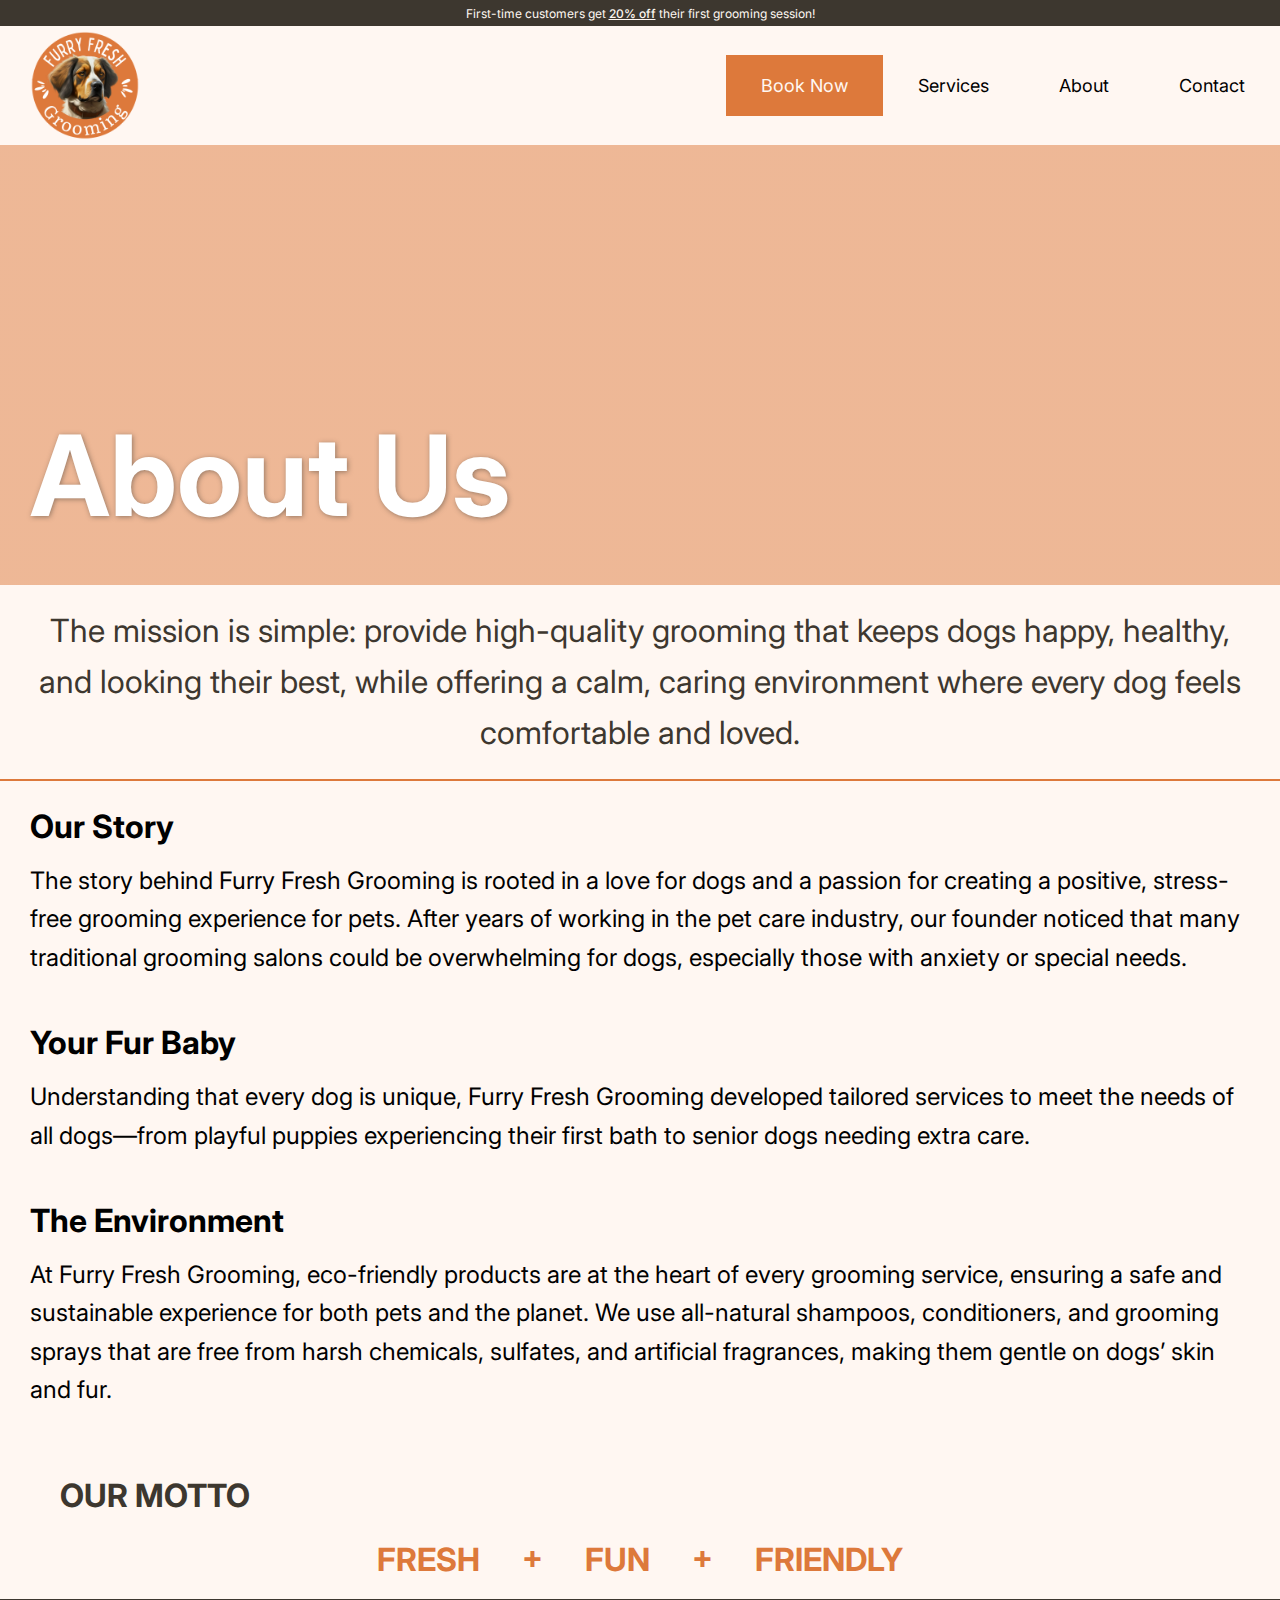
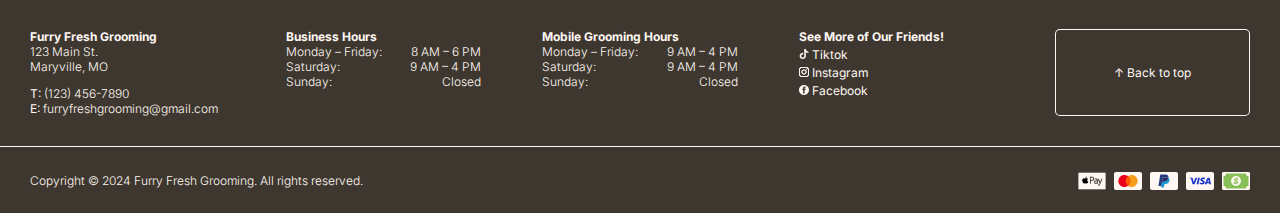
==== about.html @ c6e53414 "Fixed footer image links." ====
<!doctype html>
<html lang="en">
    <head>
        <title>Furry Fresh Grooming | Book Now</title>
        <meta charset="UTF-8">
        <link rel="stylesheet" href="styles.css">
        <meta name="viewport" content="width=device-width, initial-scale=1.0">
        <meta name="description" content="Find answers to common questions about our pet grooming services, packages, scheduling, and policies at Furry Fresh Grooming.">
        <meta name="keywords" content="pet grooming, dog grooming, mobile grooming, grooming packages, Grooming FAQ, Furry Fresh Grooming, Furry Fresh Grooming Story,">
        <link rel="shortcut icon" href="images/favicon.ico">
        <link rel="icon" type="image/png" sizes="32x32" href="images/favicon-32x32.png">
        <link rel="apple-touch-icon" sizes="180x180" href="images/apple-touch-icon.png">
        <link rel="icon" sizes="192x192" href="images/android-chrome-192x192.png">
        <!-- Google fonts embed code -->
        <link rel="preconnect" href="https://fonts.googleapis.com">
        <link rel="preconnect" href="https://fonts.gstatic.com" crossorigin>
        <link href="https://fonts.googleapis.com/css2?family=Inter:ital,opsz,wght@0,14..32,100..900;1,14..32,100..900&display=swap" rel="stylesheet">
        <script src="script.js"></script>
    </head>
    <body>
        <!--20% BANNER-->
        <div class="banner">
            <a href="book.html">First-time customers get <span class="underline">20% off</span> their first grooming&nbsp;session!</a>
        </div>
        
        <!-- Use the header area for the website name or logo -->
        <header>
            <a href="index.html"><img src="images/ffg-logo.png" alt="Furry Fresh Grooming logo" height="110" width="110"></a>
            <!--Nav for website desktop-->
            <nav>
                <ul>
                    <li><a href="book.html" class="book-now">Book Now</a></li>
                    <li class="dropdown">
                        <a href="services.html">Services</a>
                        <ul class="dropdown-Rewards">
                            <li><a href="rewards.html">Rewards</a></li>
                        </ul>
                    </li>
                    <!--About section-->
                    <li class="dropdown">
                        <a href="about.html">About</a>
                        <ul class="dropdown-About">
                            <li><a href="faq.html">FAQ</a></li>
                            <li><a href="mobile-grooming.html">Mobile Grooming</a>
                        </ul>
                    </li>
                    <li><a href="contact.html">Contact</a></li>
                </ul>
            </nav>
            <a class="menu-icon" onclick="hamburger()">&equiv;</a>
        </header>

        <!-- Use the main area to add the main content of the webpage -->
        <main>
            <!--ABOUT US-->
        <section class="hero about">
            <div class="hero-about">
                <h1>About Us</h1>  
            </div>
        </section>
            <div class="paragraph">
            <p>The mission is simple: provide high-quality grooming that keeps dogs happy, healthy, and looking their best, 
            while offering a calm, caring environment where every dog feels comfortable and loved.</p> 
            </div>
            
            <!--Our Story-->
            <section class= "about">
                <h2>Our Story</h2>
                <p>The story behind Furry Fresh Grooming is rooted in a love for dogs and a passion for creating a positive, stress-free grooming experience for pets. 
                    After years of working in the pet care industry, our founder noticed that many traditional grooming salons could be overwhelming for dogs, 
                    especially those with anxiety or special needs.</p>
            </section>
            
            <!--FUR BABY-->
            <section class="about">
                <h2>Your Fur Baby</h2>
                <p>Understanding that every dog is unique, Furry Fresh Grooming developed tailored services to meet the needs 
                of all dogs—from playful puppies experiencing their first bath to senior dogs needing extra care.</p>
            </section>
            
            <!--Environment-->
            <section class="about">
                <h2>The Environment</h2>
                <p>At Furry Fresh Grooming, eco-friendly products are at the heart of every grooming service, ensuring a safe 
                and sustainable experience for both pets and the planet. We use all-natural shampoos, conditioners, and grooming
                sprays that are free from harsh chemicals, sulfates, and artificial fragrances, making them gentle on dogs’ skin 
                and fur.</p>
            </section>   
            
            <!--Motto-->
            <section class="about-motto">
                <h2>OUR MOTTO</h2>
                <h1>FRESH +    FUN +    FRIENDLY</h1>
            </section>
        </main>
        <!-- Use the footer area to add webpage footer content -->
        <footer>
            <div class="flex five-column">
                <div class="basic-information">
                    <div>
                        <h3>Furry Fresh Grooming</h3>
                        <p>123 Main St.</p>
                        <p>Maryville, MO</p>
                    </div>
                    <div>
                        <p><b>T:</b> <a href="tel:1234567890">(123) 456-7890</a></p>
                        <p><b>E:</b> <a href="mailto:furryfreshgrooming@gmail.com">furryfreshgrooming@gmail.com</a></p>
                    </div>
                </div>
                <div>
                    <h3>Business Hours</h3>
                    <div class="flex">
                        <div>
                            <p>Monday &ndash; Friday:</p>
                            <p>Saturday:</p>
                            <p>Sunday:</p>
                        </div>
                        <div class="text-align-right">
                            <p>8 AM &ndash; 6 PM</p>
                            <p>9 AM &ndash; 4 PM</p>
                            <p>Closed</p>
                        </div>
                    </div>
                </div>
                <div>
                    <h3>Mobile Grooming Hours</h3>
                    <div class="flex">
                        <div>
                            <p>Monday &ndash; Friday:</p>
                            <p>Saturday:</p>
                            <p>Sunday:</p>
                        </div>
                        <div class="text-align-right">
                            <p>9 AM &ndash; 4 PM</p>
                            <p>9 AM &ndash; 4 PM</p>
                            <p>Closed</p>
                        </div>
                    </div>
                </div>
                <div>
                    <h3>See More of Our Friends!</h3>
                    <ul class="socials">
                        <li><a href="https://www.tiktok.com/@furryfreshgrooming"><img src="images/tiktok.svg" alt="Tiktok">&nbsp;Tiktok</a></li>
                        <li><a href="https://www.instagram.com/furryfreshgrooming/"><img src="images/instagram.svg" alt="Instagram">&nbsp;Instagram</a></li>
                        <li><a href="https://facebook.com/furryfreshgrooming"><img src="images/facebook.svg" alt="Facebook">&nbsp;Facebook</a></li>
                    </ul>
                </div>
                <a href="#top" class="back-to-top">↑ Back to top</a>
            </div>
            <div class="flex">
                <p>Copyright © 2024 Furry Fresh Grooming. All&nbsp;rights&nbsp;reserved.</p>
                <ul class="payment-methods">
                    <li><img src="images/apple-pay.svg" alt="We accept payment through Apple Pay."></li>
                    <li><img src="images/Mastercard.svg" alt="We accept payment through Mastercard credit and debit cards."></li>
                    <li><img src="images/Paypal.svg" alt="We accept payment through Paypal."></li>
                    <li><img src="images/Visa.svg" alt="We accept payment through Visa credit and debit cards."></li>
                    <li><img src="images/Cash.svg" alt="We accept payment through cash."></li>
                </ul>
            </div>
        </footer>
    </body>
</html>
---- styles.css ----
/* Names: Aaron Hare, Alyna Thibault, Mariah Thomas */

/* Global CSS */
* {
    font-family: 'Inter';
}

body, p, h3 {
    margin: 0;
    padding: 0;
}

body {
    background-color: #fff7f2;
}

h2, h3, h4 {
    margin-top: 0;
}

a {
    color: inherit;
    text-decoration: inherit;
}

ul {
    margin: 0 0 0 30px;
    padding: 0;   
}

.flex {
    display: flex;
    flex-direction: row;
    justify-content: space-between;
}

.paragraph {
    padding: 20px 30px;
    font-size: 2em; 
    line-height: 1.6; 
    color: #3D372F;
    background-color: #fff7f2;
    margin: 0;
}

.red {
    color: #d00000;
}

/* Global form styles */
form {
    display: flex;
    flex-direction: row;
    flex-wrap: wrap;
    justify-content: space-between;
}

form > * {
    width: 48.5%;
    margin-bottom: 25px;
    box-sizing: border-box;
}

form input#submit {
    width: inherit;
    margin: inherit;
}

form label, form > p > input {
    width: 100%;
    display: block;
    box-sizing: border-box;
    font-size: 14px;
}

form label, .form-container > p {
    margin-bottom: 6px;
}

form input {
    padding: 16px;
    border-radius: 5px;
    border: none;
}

form input#submit {
    background-color: #DD793B;
    color: #fff7f2;
    padding: 16px 32px;
    font-weight: 600;
    cursor: pointer;
}

form fieldset {
    height: fit-content;
}

form textarea {
    width: -webkit-fill-available;
    resize: none;
}

.form-container h2 {
    margin-top: 0;
    font-size: 38px;
    text-align: center;
}

.form-container > p:last-of-type {
    margin-bottom: 25px;
}

/* Desktop Footer Styling */
footer {
    background-color: #3D372F;
    color: #fff7f2;
    font-size: 12px;
}

footer p {
    font-weight: 300;
}

footer h3 {
    font-size: inherit;
}

footer a {
    -webkit-transition: color 100ms ease, -wekit-filter 100ms ease;
    transition: color 100ms ease;
}

footer .flex.five-column > * {
    width: 16%;
}

footer > div:first-child {
    padding: 30px;
    border-bottom: #fff7f2 1px solid;
}

footer > div:last-child {
    padding: 20px 30px;
    align-items: center;
}

footer .back-to-top {
    box-shadow: inset 0px 0px 0px 1px #fff7f2;
    border-radius: 5px;
    display: flex;
    align-items: center;
    justify-content: center;
    transition: all 100ms ease;
}

footer .text-align-right {
    text-align: right;
}

footer li {
    list-style-type: none;
}

footer .payment-methods img {
    width: 28px;
    height: 18px;
    display: block;
}

footer .payment-methods li {
    display: inline-block;
    margin-right: 5px;
}

footer .payment-methods li:last-child {
    margin-right: 0;
}

footer ul.socials {
    margin: 0;
}

footer .socials img {
    width: 10px;
    height: 10px;
}

footer .basic-information div:first-child {
    margin-bottom: 12px;
}

/*STYLES FOR BANNER desktop*/
.banner {
    background-color: #3D372F;
    text-align: center;
    padding: 2px 0 4px 0;
}

.banner a {
    color: #fff7f2;
    font-size: 12px;
}

.underline {
    text-decoration: underline;
    font-weight: 500;
}

/* Desktop Viewport: Style rule for header */
header {
    background-color: #fff7f2;
    padding-left: 30px;
    display: flex;
    flex-direction: row;
    flex-wrap: wrap;
    justify-content: space-between;
    font-size: 18px;
}

nav {
    display: flex;
    flex-direction: column;
    justify-content: center;
}

nav ul {
    list-style-type: none;
    display: flex;
    margin: 0;
}

nav li a {
    padding: 20px 35px;
    display: block;
}

img {
    padding-top: 5px;
}

.menu-icon {
display: none;
}

.mobile-nav {
    display: none;
}

/*Book now design for desktop*/
.book-now {
    background-color: #DD793B;
    color: #fff7f2;
}

/*Style for Dropdown(SERVICES/About)*/

nav, .dropdown{
    position: relative;
    z-index: 1;
}

.dropdown > a {
    padding: 20px 35px;
    color: inherit;
    text-decoration: none;
}

/* Dropdown menu */
.dropdown ul {
    display: none;
    position: absolute;
    background-color: #DD793B;
    padding: 0;
    margin: 0;
    list-style: none;
    z-index: 100;
}

/* Display dropdown on hover */
.dropdown:hover ul {
    display: block;
    z-index: 100;
}

/* Dropdown item styles */
.dropdown ul li a {
    padding: 12px 20px;
    display: block;
    color: #fff7f2;
    text-decoration: none;
}


/* Hover effect for both the dropdown items and the parent */
.dropdown > a:hover,
.dropdown ul li a:hover {
    background-color: #DD793B;
    color: #fff7f2;
}

/*lines for chid dropdowns*/
.dropdown-About li {
    padding: 10px; 
    border-bottom: 1px solid #fff7f2; 
}

.dropdown-About li:last-child {
    border-bottom: none;
}

/* Hero Section Styling */
section {
    padding: 30px;
}
section.hero {
    position: relative;
    min-height: 400px;
    background-repeat: no-repeat;
    background-size: cover;
    background-position: center;
    display: flex;
    flex-direction: column;
    justify-content: flex-end;
    flex-wrap: wrap;
    color: #fff;
    font-size: 56px;
    text-shadow: 1px 1px 5px rgba(61, 55, 47, 0.5);
}

section.hero h1 {
    margin: 0;
}

section.hero.about{
 background-image: linear-gradient(to bottom, rgba(221, 121, 59, 0.5), rgba(221, 121, 59, 0.5)), url("images/happy-dogs.jpg");
}
/*BOOK NOW style*/
section.hero.book {
    background-image: linear-gradient(to bottom, rgba(221, 121, 59, 0.5), rgba(221, 121, 59, 0.5)), url("images/book-now.jpg");
}
/*Services page style*/
section.hero.services {
    background-image: linear-gradient(to bottom, rgba(221, 121, 59, 0.5), rgba(221, 121, 59, 0.5)), url("images/services-header.jpg");
}
.services {
    background-color: #fff7f2;
    line-height: 1.6;  
    padding: 20px 30px;
    margin: 0;
    
}

.services p {
    padding-top: 15px;
    font-size: 1.5em;
}

.services h3 {
    padding-top: 30px;
    font-size: 1.7em;
}

.services h4 {
    font-size: 2.5em;
}

.round {
  border-radius: 8px;
}

.prices {
    width: 87%;
    height: 87%;
    display: block;
    margin-left: auto;
    margin-right: auto;
    margin-top: 20px;
    margin-bottom: 20px;
}
.long-line {
    border: 1px solid black;
    width: 100%;
    margin-left: auto;
    margin-right: auto;
    margin-top: 45px;
    margin-bottom: 25px;
}

.long-line2 {
    border: 1px solid black;
    width: 100%;
    margin-left: 100%;
    margin-right: auto;
    margin-top: 15px;
    margin-bottom: 35px;
}

.short-line {
    border: 1px solid black;
    width: 23%;
    margin-left: 0;
    margin-right: auto;
    margin-top: 10px;
}

.learn-btn {
    background-color: #DD793B;
    border: none;
    color: white;
    padding: 15px 32px;
    text-align: center;
    text-decoration: none;
    display: inline-block;
    font-size: 16px;
    border-radius: 8px;
    margin-top: 50px;
}

/*Style for Hover Img*/
.service .img {
    width: fit-content;
}

.service .img:hover:before {
    background: #B96531;
    content: "";
    width: 150px;
    height: 110px;
    position: absolute;
    margin-left: 10px;
    margin-top: 10px;
    z-index: -1;
    border-radius: 8px;
}

.service {
    background-color: #DD793B;
}

.service h4 {
    text-align: center;
    font-size: 3em;
    color: #fff7f2;
}

.short-line2 {
    border: 1px solid #fff7f2;
    width: 30%;
    margin-left: auto;
    margin-right: auto;
    margin-top: -40px;
    margin-bottom: 10px;
}

/*Style for Services Table*/
.table-container {
    display: flex;
    flex-wrap: wrap; /* Allows tables to wrap on smaller screens */
    justify-content: space-between; /* Space out the tables */
}

.tab-desk-table {
    margin: 10px; /* Adds some space between the tables */
    width: 30%; /* Adjusts the width of the tables */
}

td {
    text-align: center;
    color: #fff7f2;
}

/*Location Home Page Style*/
#info-container {
        align-content: center;
        margin-left: 60px;
    }
.location {
    background-color: #DD793B;
    display: flex;
    align-items: flex-start;
}


.location h1 {
    color: #fff7f2;
    font-size: 3.5em;
    margin: 0 0 10px;
}

.location h3 {
    color: #fff7f2;
    font-size: 2.5em;
    margin: 30px 0 10px;
    text-align: center;
}

.location p {
    color: #fff7f2;
    margin: 0 0 10px;
    text-align: center;
}

iframe {
    margin-right: 30px;
}

/* Rewards page styles */
section.hero.rewards {
    background-image: linear-gradient(to bottom, rgba(221, 121, 59, 0.5), rgba(221, 121, 59, 0.5)), url("images/rewards.jpg");
}

section.rewards h2, section.perks h2 {
    margin-top: 0;
    font-size: 38px;
    text-align: center;
}

section.rewards h3 {
    margin-bottom: 25px;
}

section.rewards .flex.three-column {
    padding: 0 30px;
}

section.rewards .flex.three-column > div:last-child {
    margin-bottom: 0;
}

.flex.three-column > * {
    width: calc(90% / 3);
}

section.rewards .flex.three-column > div {
    flex-direction: column;
    align-items: center;
    justify-content: flex-start
}

section.rewards p.icon {
    width: 100px;
    height: 100px;
    background-color: #DD793B;
    color: #fff7f2;
    font-size: 40px;
    border-radius: 100%;
    display: flex;
    flex-direction: row;
    align-items: center;
    justify-content: center;
    margin-bottom: 25px;
}

section.perks, section#join {
    background-color: #ede8e2;
    padding: 30px;
}

section.perks {
    margin: 0 30px;
}

section.terms-conditions {
    font-size: 14px;
}

section.terms-conditions h4 {
    margin: 0 0 4px 0;
}

/*Book Now Styling*/
.hero.book{
    text-align: left;
    background-color: #DD793B;
    color: #fff7f2;
    padding: 20px;
    width: 100%;
    margin-bottom: 20px;
}

/* Disclaimer section styling */
.hero-disclaimer {
    text-align: left;
    background-color: #fff7f2;
    padding: 15px;
    margin-bottom: 20px;
    
}

.hero-disclaimer h2 {
    font-size: 30px;
    margin-bottom: 10px;
}

/* Form layout for the location options */
.hero-location, .booking-form {
    width: 100%;
    margin-bottom: 20px;
    padding: 10px;
    background-color: #fff7f2;
    word-spacing: 10px;
}

/* Styling for each question header */
.hero-location h2, .booking-form h2 {
    font-size: 20px;
    margin-bottom: 10px;
    color: #3D372F;
}

/* Location radio buttons layout */
.location-selection {
    display: flex;
    flex-direction: column;
}

/* Style each form group for booking details */
.booking-form .form-group {
    display: flex;
    flex-direction: column;
    margin-bottom: 30px;
    
}

.booking-form label {
    font-weight: bold;
    color: #3D372F;
}

.booking-form input[type="text"], .booking-form input[type="tel"], .booking-form input[type="email"] {
    padding: 8px;
    font-size: 16px;
    border: 1px solid #ccc;
    border-radius: 4px;
}

.services-selection label {
    display: flex;
    align-items: center;
    gap: 8px;
}

.services-selection input[type="checkbox"] {
    transform: scale(1.2);
}

/*Contact Page Styling*/
section.hero.contact{
    background-image: linear-gradient(to bottom, rgba(221, 121, 59, 0.5), rgba(221, 121, 59, 0.5));
    
}

.contact h2{
    text-align: center;
    font-size: 2em;
}

.contact h4 {
    text-align: center;
    font-size: 1.5em;
    color: #DD793B;
}

.tel-link {
    display: none;
}

.tel-num {
    display: block;
}

.contact-email-link {
    color: #DD793B;
    font-size: 1em;
}

.map {
    border: 2px solid #3D372F;
    width: 100%;
    max-width: 600px;
    height: 450px;
}

/*About content*/
section.hero.about{
    background-image: linear-gradient(to bottom, rgba(221, 121, 59, 0.5), rgba(221, 121, 59, 0.5)), url("images/happy-dogs.jpg");
    object-position: inherit;
    background-size: cover;
}


.paragraph {
    padding: 20px 30px;
    font-size: 2em; 
    line-height: 1.6; 
    color: #3D372F;
    text-align: center;
    background-color: #fff7f2;
    margin: 0;
    border-bottom: 2px solid #DD793B;
}

.about, .about-motto {
    background-color: #fff7f2;
    line-height: 1.6;  
    padding: 20px 30px;
    margin: 0;
    
}

.about h2, .about-motto h2 {
    margin-bottom: 10px;
    text-align: left;
    font-size: 2em;
}

.about p {
    font-size: 1.5em;
}

.about-motto h2{
    background-color: #fff7f2;
    color:#3D372F;
    padding: 20px 30px;
    margin: 0;
}

.about-motto h1 {
    font-size: 2em;
    color:#DD793B;
    text-align: center;
    margin: 0 auto;
    line-height: 1.2;
    word-spacing: 35px;
}

/* Mobile Grooming Content */
section.hero.mobile-grooming {
    background-image: linear-gradient(to bottom, rgba(221, 121, 59, 0.5), rgba(221, 121, 59, 0.5)), url("images/mobile-grooming.jpg");
    object-position: inherit;
}

section.mobile-grooming > p {
    margin-bottom: 36px;
}

section.mobile-grooming img {
    width: 100%;
}

.flex.two-column {
    align-items: center;
    margin-bottom: 36px;
}

.flex.two-column > * {
    width: 48.5%;
}

/*FAQ-about sub-content*/
section.FAQ {
    background-image: linear-gradient(to top, rgba(221, 121, 59, 0.5), rgba(221, 121, 59, 0.5));
}

.FAQ-list{
    list-style-type: none;
    padding-left: 0;
    margin: 0;
}

.FAQ-list li{
    margin-bottom: 30px;   
}

.FAQ-list h3{
    color: #DD793B;
}

.FAQ-header{
    color: #fff7f2;
    padding: 20px 0;
}

.FAQ-header h1{ 
    margin: 0;
    font-size: 36px;
    font-weight: bold;    
    max-width: 1200px;
}

/*INDEX Main styles*/
.slideshow-container{
    position: relative;
    max-width: 600px;
    margin: auto;
    overflow: hidden;
}

/*Index Clean Fur Bold Style*/
.fur-header{
    font-size: 50px;
    font-weight: bold;
    color: white;
    -webkit-text-stroke:1.5px  #DD793B;
    text-align: center;
    padding: 20px 0;
}

.main{
    display: flex;
    align-items: center;
    justify-content: space-between;
    /*padding: 20px;*/
}

.text-container{
    display: flex;
    flex-direction: column;
    max-width: 60%;
}

.text-container p{
    font-size: 16px;
    color: #DD793B;
    text-align: center;
    font-weight: bold;
}

.happy-dog-img{
    max-width: 40%;
    height: auto;
    margin-left: 10px;   
}
#dog-img {
    padding: 0;
}

/*INDEX- reviews style*/

.slide-container{
    max-width: 1000px;
    position: relative;
    margin:auto;
    padding: 30px 0;
}

.slide-container h1{
    text-align: center;
    font-size: 36px;
    text-decoration: underline #DD793B;
}
.review-slide{
    min-width: 100%;
    display: none;
    text-align: center;
    padding: 20px;
    font-size: 18px;
    color: #DD793B;
    background-color: #fff7f2;
}

.review-slide01{
    min-width: 100%;
    text-align: center;
    padding: 20px;
    font-size: 18px;
    color: #DD793B;
    background-color: #fff7f2;
}

.review-slide02{
    min-width: 100%;
    text-align: center;
    padding: 20px;
    font-size: 18px;
    color: #DD793B;
    background-color: #fff7f2;
}

.review-slide03{
    min-width: 100%;
    text-align: center;
    padding: 20px;
    font-size: 18px;
    color: #DD793B;
    background-color: #fff7f2;
}

.review-slide04{
    min-width: 100%;
    text-align: center;
    padding: 20px;
    font-size: 18px;
    color: #DD793B;
    background-color: #fff7f2;
}

.review-slide:first-child{
    display: block;
}

.prev, .next{
    cursor: pointer;
    position: absolute;
    top: 50%;
    width: auto;
    margin-top: -22px;
    padding: 16px;
    color: #DD793B;
    font-weight: bold;
    font-size: 18px;
    transition: 0.6s ease;
    border-radius: 50%;
    user-select: none;    
    z-index: 2;
}

.prev{
    left: 10px;
}

.next{
    right: 10px;
}

.dots-container{
    text-align: center;
    margin-top: 20px;
}

.dot{
    cursor: pointer;
    height: 15px;
    width: 15px;
    margin: 0 5px;
    background-color: #fff7f2;
    border-radius: 50%;
    display: inline-block;
    transition: background-color 0.6s ease;
}

.active, .dot:hover{
    background-color: #DD793B;    
}


.slides-wrapper{
    display: flex;
    transition: transform 0.5s ease-in-out;
}

/*Overall Reviews Styling*/
.review-slide{
    font-size: 14px;
    color: #DD793B;
    margin: 1px;
}

.review-slide01{
    font-size: 14px;
    color: #DD793B;
    margin: 0;
}

.review-slide02{
    font-size: 14px;
    color: #DD793B;
    margin: 0;
}

.review-slide03{
    font-size: 14px;
    color: #DD793B;
    margin: 0;
}

.review-slide04{
    font-size: 14px;
    color: #DD793B;
    margin: 0;
}

.review-slide p{
    font-size: 14px;
    color: #DD793B;
    margin: 0;  
}

.review-slide01 p{
    font-size: 14px;
    color: #DD793B;
    margin: 0;  
}

.review-slide02 p{
    font-size: 14px;
    color: #DD793B;
    margin: 0;  
}

.review-slide03 p{
    font-size: 14px;
    color: #DD793B;
    margin: 0;  
}

.review-slide04 p{
    font-size: 14px;
    color: #DD793B;
    margin: 0;  
}
.review-slide{
    width: 88%;
    margin: auto;
}

.review-slide01{
    width: 88%;
    margin: auto;
}

.review-slide02{
    width: 88%;
    margin: auto;
}

.review-slide03{
    width: 88%;
    margin: auto;
}

.review-slide04{
    width: 88%;
    margin: auto;
}

.mySlides {
    display: none;
}


section.rewards-home {
    background-color: #521f01;
    color: #fff7f2;
    padding-right: 52.5%;
    min-height: 460px;
    display: flex;
    flex-direction: column;
    flex-wrap: wrap;
    justify-content: center;
    align-items: flex-start;
    background-image: url('images/pug-gradient-map.jpg');
    background-size: cover;
    background-repeat: no-repeat;
    background-position: right;
}

section.rewards-home img {
    display: none;
}

section.rewards-home h2 {
    margin: 0;
    font-size: 64px;
}

section.rewards-home p {
    font-weight: 300;
    margin-bottom: 36px;
    max-width: 550px;
}

a.btn {
    display: inline-block;
    border: 1px #fff7f2 solid;
    border-radius: 5px;
    padding: 24px 34px;
}

a.btn:first-of-type {
    background-color: #DD793B;
    border-color: #DD793B;
    color: #fff7f2;
    margin-right: 25px;
    margin-bottom: 25px;
}

@media(max-width: 1125px) {
    /* Column Width Adjustment */
    footer .flex.five-column > * {
        width: 17%;
    }
}

@media(max-width: 1075px) {
    /* Column Width Adjustment */
    footer .flex.five-column > * {
        width: 18%;
    }

    /* Rewards background switch */
    section.rewards-home {
        background-image: url('images/pug-gradient-map-tablet.jpg');
    }
}

@media(max-width: 939px) {
    section.rewards-home {
        background-image: none;
        padding-right: 30px;
    }

    section.rewards-home img {
        display: block;
        width: 100%;
        max-width: 500px;
        margin-bottom: 25px;
        padding: 0;
        border-radius: 5px;
    }

    section.rewards-home p {
        max-width: none;
    }
}

/* Mobile Styles Rules for Pages*/
@media (max-width: 768px) {
    /* Mobile Nav Styles */
    nav {
        display: none;
        position: absolute;
        top: 156px;
        left: 0;
        background-color: #3D372F;
        color: #fff7f2;
        width: 100%;
    }

    nav ul {
        display: block;
    }

    nav ul li {
        text-align: center;
    }

    nav ul li a:hover {
        background-color: #DD793B;
        color: #fff7f2;
    }

    .dropdown ul {
        display: block;
        position: unset;
        background-color: inherit;
    }

    .dropdown ul li a {
        padding: 20px 35px;
    }

    .dropdown-About li {
        padding: 0;
        border: 0;
    }

    a.menu-icon {
        display: flex;
        flex-direction: column;
        justify-content: center;
        font-size: 60px;
        padding: 0 30px;
        position: absolute;
        right: 0;
        height: 119px;
        cursor: pointer;
    }
    /*STYLES FOR BANNER mobile*/
    .banner {
        padding: 10px;
        font-size: 14px;
    }
    /* Hero Header and Disclaimer */
    .hero-book h1 {
        font-size: 36px;
    }

    /* Form Sections */
    .hero-disclaimer, .hero-location, .booking-form, .submit-section {
        padding: 15px;
    }

    /* Stack Radio and Checkbox Options Vertically */
    .location-selection, .services-selection {
        flex-direction: column;
    }

    /* Adjust Form Field Margins and Padding */
    .form-group input[type="text"], 
    .form-group input[type="email"], 
    .form-group input[type="tel"],
    .form-group input[type="radio"],
    .form-group input[type="checkbox"] {
        font-size: 14px;
        padding: 10px;
    }

    /* Adjust Button for Mobile */
    .submit-section .submit-btn {
        font-size: 18px;
        padding: 12px;
        width: 100%;
    }

    /*Map Style*/
    iframe {
        display: none;
            
    }
    
    /*About Page Mobile Style*/
    .about{
        text-overflow: ellipsis;
    }   
    
    .about p{
        text-align: center;
    }
    
    .about h2{
        text-align: center;
    }
    
    .about-motto h2{
        text-align: center;
        font-size: 30px;
    }
    
    .about-motto h1{
        text-align: center;
        font-size: 30px;
        
    }
    
    .happy-dog-img {
        display: none;
    }

    /* Rewards Page Mobile Styles */
    section.rewards .flex.three-column {
        display: block;
        padding: 0;
    }

    section.rewards .flex.three-column > div {
        width: 100%;
        align-items: flex-start;
        margin-bottom: 40px;
    }

    section.rewards h2, section.perks h2 {
        text-align: left;
    }

    section.rewards h3 {
        margin-bottom: 10px;
    }

    section.perks {
        margin: 0;
    }

    /* Hero Section Styles */
    section.hero {
        font-size: 36px!important;
    }

    /* Footer Styles */
    footer .flex.five-column {
        flex-wrap: wrap;
    }

    footer .flex.five-column > * {
        width: 45%;
        margin-bottom: 20px;
    }

    footer .flex.five-column > .back-to-top {
        display: inline-flex;
        height: 60px;
    }

    footer .flex.five-column .basic-information {
        width: 100%;
        display: flex;
        flex-direction: row;
        justify-content: space-between;
    }

    footer .basic-information div:first-child, footer .flex.five-column > *:last-child, footer .flex.five-column > *:nth-child(4) {
        margin-bottom: 0;
    }

    footer .basic-information div:last-child {
        text-align: right;
        margin-top: 12px;
    }

    /* Form Styles */
    form {
        flex-direction: column;
    }

    form > * {
        width: 100%;
    }

    .form-container h2 {
        text-align: left;
    }

    /* Tow Column Flex Styles*/
    .flex.two-column {
        flex-direction: column;
    }

    section.mobile-grooming .flex.two-column:first-of-type {
        flex-direction: column-reverse;
    }

    .flex.two-column > * {
        width: 100%;
    }

    .flex.two-column img {
        margin-bottom: 15px;
    }

    /* FAQ Styles*/
    .FAQ-header h1 {
        font-size: 28px;
    }

    .FAQ-list h3 {
        font-size: 1.1em;
    }

    .FAQ-list p {
        font-size: 0.95em;
    }

    /* Align main content flex layout vertically */
    .main {
        flex-direction: column;
        align-items: center;
        /*padding: 15px;*/
    }

    /* Responsive adjustments for text and image */
    .text-container {
        max-width: 90%; /* Full width on mobile */
        text-align: center;
    }

    .text-container p {
        font-size: 14px;
        padding: 10px 0;
    }
    
    .caq{
        display: none;
    }
}
/* Footer Hover Animations for Desktop */
@media (min-width: 768px) {
    footer a:hover {
        color: #DD793B;
    }

    footer .socials a:hover img {
        filter: invert(51%) sepia(95%) saturate(370%) hue-rotate(338deg) brightness(89%) contrast(94%);
    }
    
    footer .back-to-top:hover {
        background-color: #DD793B;
        color: #fff7f2;
        box-shadow: inset 1px 1px 1px 1px #DD793B;
    }
}

@media(max-width: 600px) {
    /* Footer Copyright Info/Payment Info Break */
    footer > div:last-child {
        display: block;
        text-align: center;
    }

    footer > div:last-child p {
        margin-bottom: 8px;
    }
}

@media(max-width: 450px) {
    /* Mobile Footer Styling */
    footer .flex.five-column > *, footer .flex.five-column .basic-information {
        width: 100%;
        display: block;
    }

    footer .basic-information div:last-child {
        text-align: left;
    }

    footer .flex.five-column > *:nth-child(4) {
        margin-bottom: 20px;
    }
}

@media(max-width: 370px) {
    /* Fixes menu position when banner breaks into 2 lines */
    nav {
        top: 173px;
    }
}
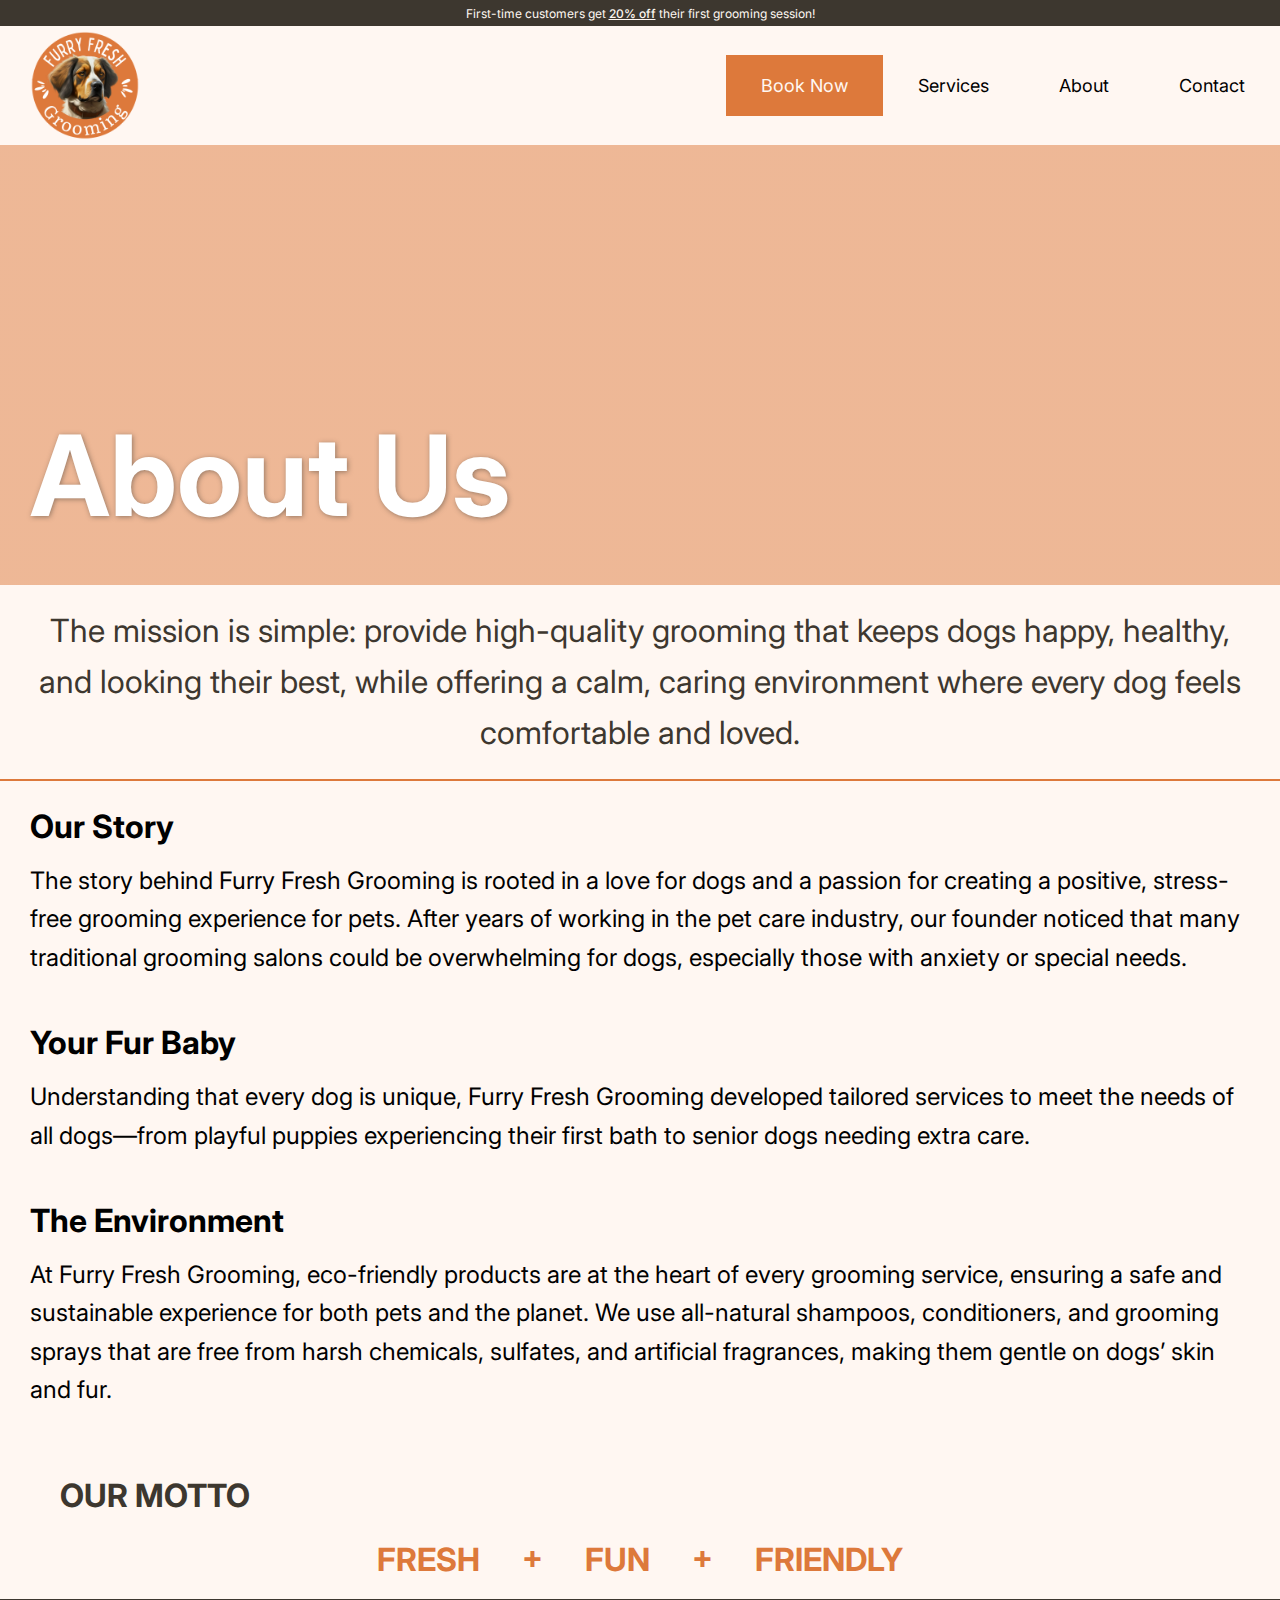
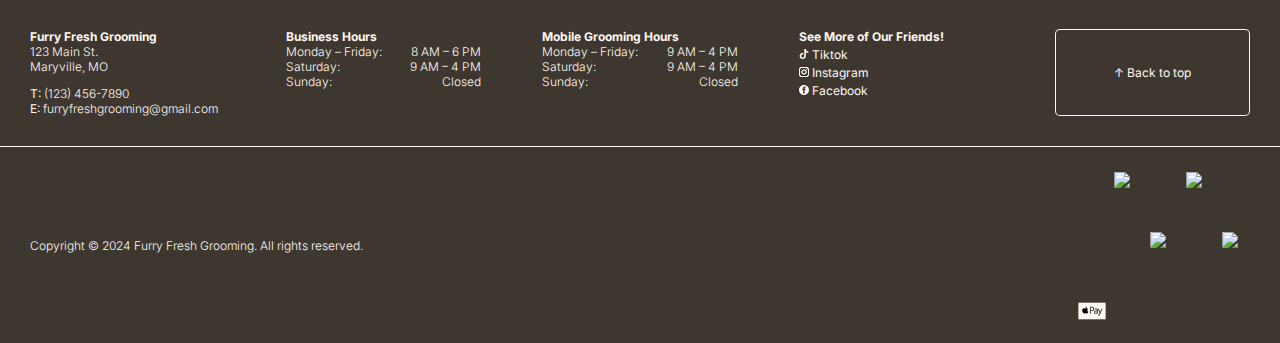
==== commit f4962538: "Update about.html" ====
--- a/about.html
+++ b/about.html
@@ -1,7 +1,7 @@
 <!doctype html>
 <html lang="en">
     <head>
-        <title>Furry Fresh Grooming | Book Now</title>
+        <title>Furry Fresh Grooming | About </title>
         <meta charset="UTF-8">
         <link rel="stylesheet" href="styles.css">
         <meta name="viewport" content="width=device-width, initial-scale=1.0">
@@ -151,10 +151,10 @@
                 <p>Copyright © 2024 Furry Fresh Grooming. All&nbsp;rights&nbsp;reserved.</p>
                 <ul class="payment-methods">
                     <li><img src="images/apple-pay.svg" alt="We accept payment through Apple Pay."></li>
-                    <li><img src="images/Mastercard.svg" alt="We accept payment through Mastercard credit and debit cards."></li>
-                    <li><img src="images/Paypal.svg" alt="We accept payment through Paypal."></li>
-                    <li><img src="images/Visa.svg" alt="We accept payment through Visa credit and debit cards."></li>
-                    <li><img src="images/Cash.svg" alt="We accept payment through cash."></li>
+                    <li><img src="images/mastercard.svg" alt="We accept payment through Mastercard credit and debit cards."></li>
+                    <li><img src="images/paypal.svg" alt="We accept payment through Paypal."></li>
+                    <li><img src="images/visa.svg" alt="We accept payment through Visa credit and debit cards."></li>
+                    <li><img src="images/cash.svg" alt="We accept payment through cash."></li>
                 </ul>
             </div>
         </footer>
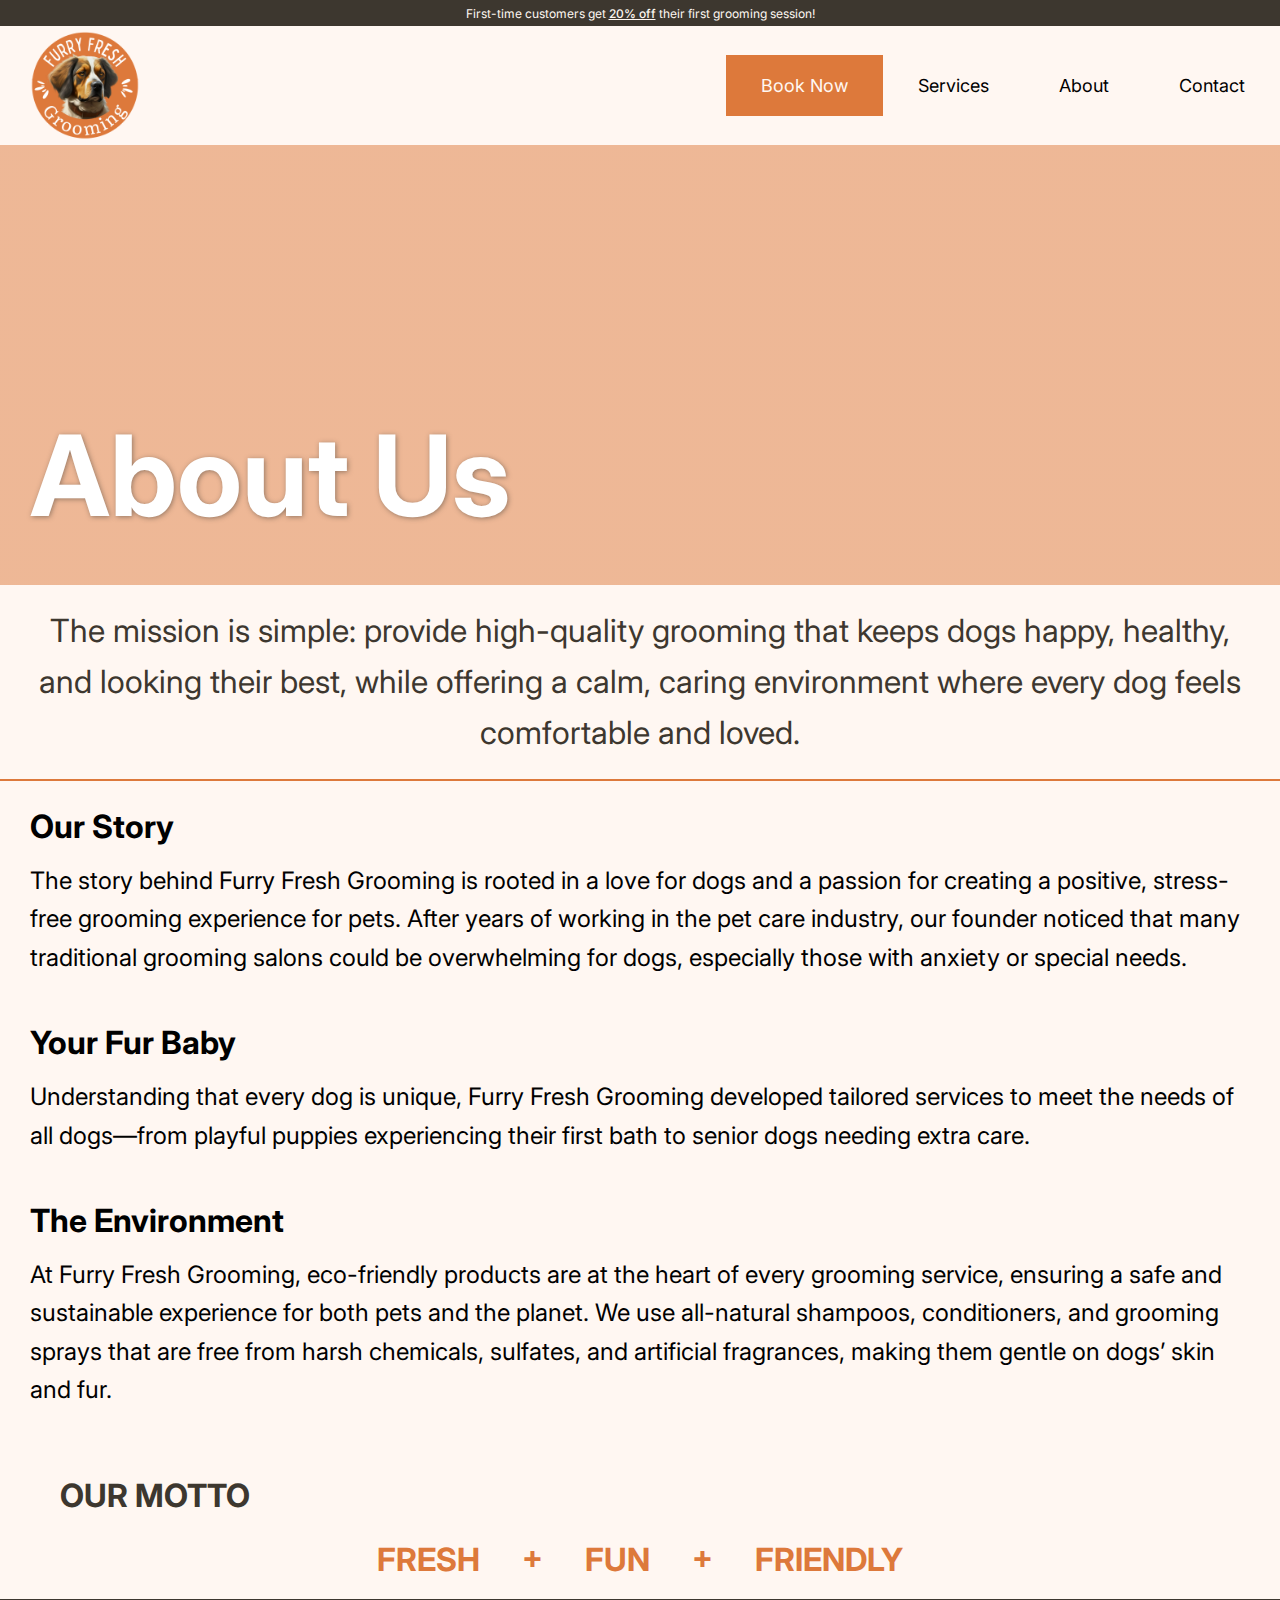
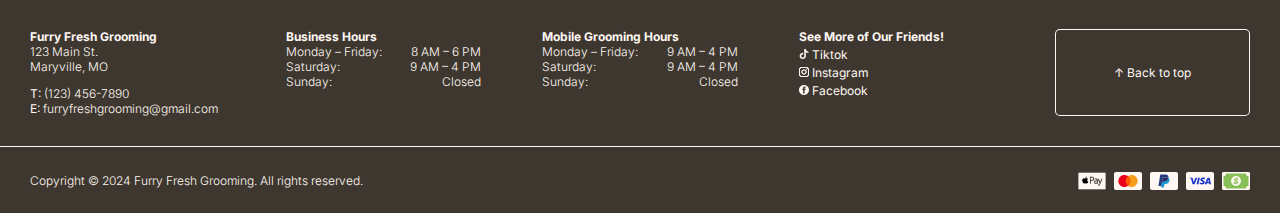
==== commit 9112c114: "Merge branch 'main' of https://github.com/334Fa24/client-project-group-4thibault-hare-thomas" ====
--- a/about.html
+++ b/about.html
@@ -151,10 +151,10 @@
                 <p>Copyright © 2024 Furry Fresh Grooming. All&nbsp;rights&nbsp;reserved.</p>
                 <ul class="payment-methods">
                     <li><img src="images/apple-pay.svg" alt="We accept payment through Apple Pay."></li>
-                    <li><img src="images/mastercard.svg" alt="We accept payment through Mastercard credit and debit cards."></li>
-                    <li><img src="images/paypal.svg" alt="We accept payment through Paypal."></li>
-                    <li><img src="images/visa.svg" alt="We accept payment through Visa credit and debit cards."></li>
-                    <li><img src="images/cash.svg" alt="We accept payment through cash."></li>
+                    <li><img src="images/Mastercard.svg" alt="We accept payment through Mastercard credit and debit cards."></li>
+                    <li><img src="images/Paypal.svg" alt="We accept payment through Paypal."></li>
+                    <li><img src="images/Visa.svg" alt="We accept payment through Visa credit and debit cards."></li>
+                    <li><img src="images/Cash.svg" alt="We accept payment through cash."></li>
                 </ul>
             </div>
         </footer>
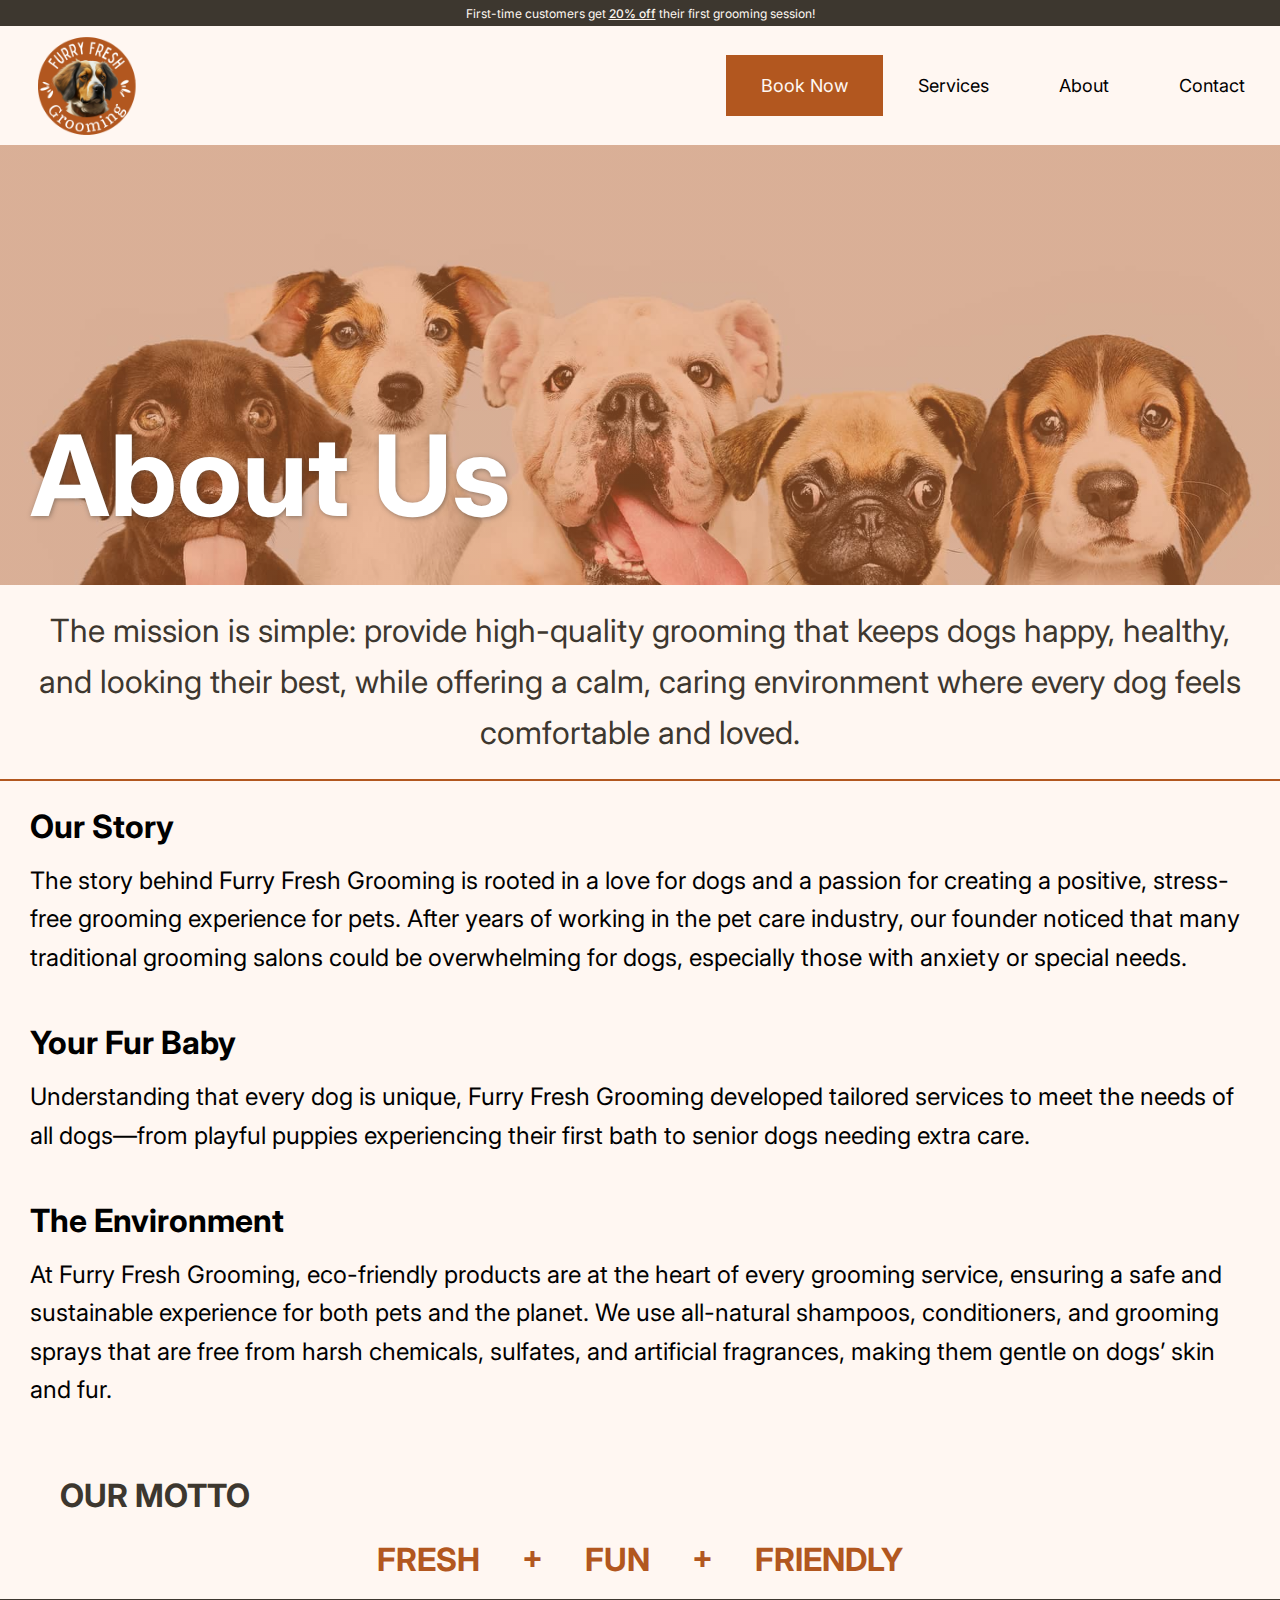
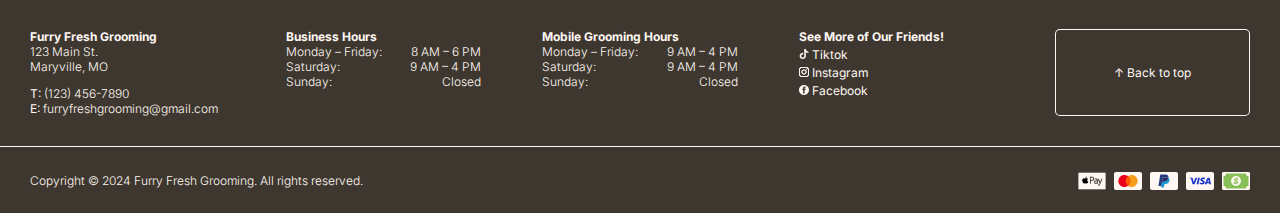
==== commit f186a6d9: "order of navigation/ CFBS fixes" ====
--- a/about.html
+++ b/about.html
@@ -32,16 +32,18 @@
                     <li><a href="book.html" class="book-now">Book Now</a></li>
                     <li class="dropdown">
                         <a href="services.html">Services</a>
-                        <ul class="dropdown-Rewards">
-                            <li><a href="rewards.html">Rewards</a></li>
+                        <ul class="dropdown-Mobile Grooming">
+                        <li><a href="mobile-grooming.html">Mobile Grooming</a>
+                            
                         </ul>
                     </li>
                     <!--About section-->
                     <li class="dropdown">
                         <a href="about.html">About</a>
                         <ul class="dropdown-About">
+                            <li><a href="rewards.html">Rewards</a></li>
                             <li><a href="faq.html">FAQ</a></li>
-                            <li><a href="mobile-grooming.html">Mobile Grooming</a>
+        
                         </ul>
                     </li>
                     <li><a href="contact.html">Contact</a></li>
--- a/styles.css
+++ b/styles.css
@@ -84,7 +84,7 @@
 }
 
 form input#submit {
-    background-color: #DD793B;
+    background-color:#B2571F;
     color: #fff7f2;
     padding: 16px 32px;
     font-weight: 600;
@@ -248,8 +248,16 @@
 
 /*Book now design for desktop*/
 .book-now {
-    background-color: #DD793B;
-    color: #fff7f2;
+    background-color: #B2571F;
+    color: #fff7f2;
+}
+
+.asterick{
+    color: #B2571F;
+}
+
+.services{
+    text-align: center;
 }
 
 /*Style for Dropdown(SERVICES/About)*/
@@ -267,9 +275,10 @@
 
 /* Dropdown menu */
 .dropdown ul {
+    text-align: center;
     display: none;
-    position: absolute;
-    background-color: #DD793B;
+    position: center;
+    background-color:#B2571F;
     padding: 0;
     margin: 0;
     list-style: none;
@@ -294,7 +303,7 @@
 /* Hover effect for both the dropdown items and the parent */
 .dropdown > a:hover,
 .dropdown ul li a:hover {
-    background-color: #DD793B;
+    background-color: #B2571F;
     color: #fff7f2;
 }
 
@@ -332,7 +341,7 @@
 }
 
 section.hero.about{
- background-image: linear-gradient(to bottom, rgba(221, 121, 59, 0.5), rgba(221, 121, 59, 0.5)), url("images/happy-dogs.jpg");
+ background-image: linear-gradient(to bottom, rgba(221, 121, 59, 0.5), rgba(221, 121, 59, 0.5)), url("images/about-us.jpg");
 }
 /*BOOK NOW style*/
 section.hero.book {
@@ -340,7 +349,7 @@
 }
 /*Services page style*/
 section.hero.services {
-    background-image: linear-gradient(to bottom, rgba(221, 121, 59, 0.5), rgba(221, 121, 59, 0.5)), url("images/services-header.jpg");
+    background-image: linear-gradient(to bottom, rgba(221, 121, 59, 0.5), rgba(221, 121, 59, 0.5)), url("images/maryville-missouri-dog-grooming.jpg");
 }
 .services {
     background-color: #fff7f2;
@@ -355,13 +364,14 @@
     font-size: 1.5em;
 }
 
-.services h3 {
+.services h2 {
     padding-top: 30px;
     font-size: 1.7em;
 }
 
-.services h4 {
-    font-size: 2.5em;
+.services h3 {
+    font-size: 1.5em;
+    padding-top: 30px;
 }
 
 .round {
@@ -404,7 +414,7 @@
 }
 
 .learn-btn {
-    background-color: #DD793B;
+    background-color: #B2571F;
     border: none;
     color: white;
     padding: 15px 32px;
@@ -434,12 +444,17 @@
 }
 
 .service {
-    background-color: #DD793B;
-}
-
-.service h4 {
-    text-align: center;
-    font-size: 3em;
+    background-color: #B2571F;
+}
+
+.service h2 {
+    text-align: center;
+    font-size: 3.5em;
+    color: #fff7f2;
+}
+.service h3 {
+    text-align: center;
+    font-size: 1.75em;
     color: #fff7f2;
 }
 
@@ -448,8 +463,8 @@
     width: 30%;
     margin-left: auto;
     margin-right: auto;
-    margin-top: -40px;
-    margin-bottom: 10px;
+    margin-top: -20px;
+    margin-bottom: 25px;
 }
 
 /*Style for Services Table*/
@@ -475,13 +490,13 @@
         margin-left: 60px;
     }
 .location {
-    background-color: #DD793B;
+    background-color: #B2571F;
     display: flex;
     align-items: flex-start;
 }
 
 
-.location h1 {
+.location h2 {
     color: #fff7f2;
     font-size: 3.5em;
     margin: 0 0 10px;
@@ -503,7 +518,11 @@
 iframe {
     margin-right: 30px;
 }
-
+/*Services Section Home Page Style*/
+.img img {
+    width: 75%;
+    height: 75%;
+}
 /* Rewards page styles */
 section.hero.rewards {
     background-image: linear-gradient(to bottom, rgba(221, 121, 59, 0.5), rgba(221, 121, 59, 0.5)), url("images/rewards.jpg");
@@ -540,7 +559,7 @@
 section.rewards p.icon {
     width: 100px;
     height: 100px;
-    background-color: #DD793B;
+    background-color: #B2571F;
     color: #fff7f2;
     font-size: 40px;
     border-radius: 100%;
@@ -566,16 +585,6 @@
 
 section.terms-conditions h4 {
     margin: 0 0 4px 0;
-}
-
-/*Book Now Styling*/
-.hero.book{
-    text-align: left;
-    background-color: #DD793B;
-    color: #fff7f2;
-    padding: 20px;
-    width: 100%;
-    margin-bottom: 20px;
 }
 
 /* Disclaimer section styling */
@@ -584,17 +593,19 @@
     background-color: #fff7f2;
     padding: 15px;
     margin-bottom: 20px;
+    border-bottom: 2px solid #B2571F;
     
 }
 
 .hero-disclaimer h2 {
+    text-align: center;
     font-size: 30px;
     margin-bottom: 10px;
+    
 }
 
 /* Form layout for the location options */
-.hero-location, .booking-form {
-    width: 100%;
+.hero-location, .booking-form, .book-location {
     margin-bottom: 20px;
     padding: 10px;
     background-color: #fff7f2;
@@ -655,13 +666,14 @@
     font-size: 2em;
 }
 
-.contact h4 {
+.contact h3 {
     text-align: center;
     font-size: 1.5em;
-    color: #DD793B;
-}
-
-.tel-link {
+    padding-bottom: 25px;
+    color: #B2571F;
+}
+
+.tel-link, .none {
     display: none;
 }
 
@@ -670,7 +682,7 @@
 }
 
 .contact-email-link {
-    color: #DD793B;
+    color: #B2571F;
     font-size: 1em;
 }
 
@@ -682,13 +694,6 @@
 }
 
 /*About content*/
-section.hero.about{
-    background-image: linear-gradient(to bottom, rgba(221, 121, 59, 0.5), rgba(221, 121, 59, 0.5)), url("images/happy-dogs.jpg");
-    object-position: inherit;
-    background-size: cover;
-}
-
-
 .paragraph {
     padding: 20px 30px;
     font-size: 2em; 
@@ -697,7 +702,7 @@
     text-align: center;
     background-color: #fff7f2;
     margin: 0;
-    border-bottom: 2px solid #DD793B;
+    border-bottom: 2px solid #B2571F;
 }
 
 .about, .about-motto {
@@ -727,7 +732,7 @@
 
 .about-motto h1 {
     font-size: 2em;
-    color:#DD793B;
+    color:#B2571F;
     text-align: center;
     margin: 0 auto;
     line-height: 1.2;
@@ -736,7 +741,7 @@
 
 /* Mobile Grooming Content */
 section.hero.mobile-grooming {
-    background-image: linear-gradient(to bottom, rgba(221, 121, 59, 0.5), rgba(221, 121, 59, 0.5)), url("images/mobile-grooming.jpg");
+    background-image: linear-gradient(to bottom, rgba(221, 121, 59, 0.5), rgba(221, 121, 59, 0.5)), url("images/mobile-grooming-header.jpg");
     object-position: inherit;
 }
 
@@ -765,15 +770,15 @@
 .FAQ-list{
     list-style-type: none;
     padding-left: 0;
-    margin: 0;
 }
 
 .FAQ-list li{
-    margin-bottom: 30px;   
+    margin-bottom: 50px;   
+    text-align: left;
 }
 
 .FAQ-list h3{
-    color: #DD793B;
+    color: #B2571F;
 }
 
 .FAQ-header{
@@ -783,9 +788,17 @@
 
 .FAQ-header h1{ 
     margin: 0;
-    font-size: 36px;
+    font-size: 50px;
     font-weight: bold;    
     max-width: 1200px;
+}
+
+.caq h2{
+    margin-top: 25px;
+    padding-left: 1.0em;
+    text-align: center;
+    font-size: 36px;
+    border-bottom: 2px solid #B2571F;
 }
 
 /*INDEX Main styles*/
@@ -797,13 +810,20 @@
 }
 
 /*Index Clean Fur Bold Style*/
-.fur-header{
-    font-size: 50px;
-    font-weight: bold;
-    color: white;
-    -webkit-text-stroke:1.5px  #DD793B;
+.CFBS h2{
+    font-size: 55px;
+    color: #ffffff;
+    -webkit-text-fill-color: #B2571F;
     text-align: center;
     padding: 20px 0;
+}
+
+.CFBS p{
+font-size: 16px;
+color: #000;
+text-align: center;
+font-weight: bold;
+width: 100%;
 }
 
 .main{
@@ -817,11 +837,12 @@
     display: flex;
     flex-direction: column;
     max-width: 60%;
+    margin: 0 auto;
 }
 
 .text-container p{
     font-size: 16px;
-    color: #DD793B;
+    color: #000;
     text-align: center;
     font-weight: bold;
 }
@@ -847,7 +868,7 @@
 .slide-container h1{
     text-align: center;
     font-size: 36px;
-    text-decoration: underline #DD793B;
+    text-decoration: underline #B2571F;
 }
 .review-slide{
     min-width: 100%;
@@ -855,7 +876,7 @@
     text-align: center;
     padding: 20px;
     font-size: 18px;
-    color: #DD793B;
+    color: #B2571F;
     background-color: #fff7f2;
 }
 
@@ -864,7 +885,7 @@
     text-align: center;
     padding: 20px;
     font-size: 18px;
-    color: #DD793B;
+    color: #B2571F;
     background-color: #fff7f2;
 }
 
@@ -873,7 +894,7 @@
     text-align: center;
     padding: 20px;
     font-size: 18px;
-    color: #DD793B;
+    color: #B2571F;
     background-color: #fff7f2;
 }
 
@@ -882,7 +903,7 @@
     text-align: center;
     padding: 20px;
     font-size: 18px;
-    color: #DD793B;
+    color: #B2571F;
     background-color: #fff7f2;
 }
 
@@ -891,7 +912,7 @@
     text-align: center;
     padding: 20px;
     font-size: 18px;
-    color: #DD793B;
+    color:#B2571F;
     background-color: #fff7f2;
 }
 
@@ -906,7 +927,7 @@
     width: auto;
     margin-top: -22px;
     padding: 16px;
-    color: #DD793B;
+    color: #B2571F;
     font-weight: bold;
     font-size: 18px;
     transition: 0.6s ease;
@@ -940,7 +961,7 @@
 }
 
 .active, .dot:hover{
-    background-color: #DD793B;    
+    background-color: #B2571F;    
 }
 
 
@@ -952,61 +973,61 @@
 /*Overall Reviews Styling*/
 .review-slide{
     font-size: 14px;
-    color: #DD793B;
+    color: #B2571F;
     margin: 1px;
 }
 
 .review-slide01{
     font-size: 14px;
-    color: #DD793B;
+    color: #B2571F;
     margin: 0;
 }
 
 .review-slide02{
     font-size: 14px;
-    color: #DD793B;
+    color: #B2571F;
     margin: 0;
 }
 
 .review-slide03{
     font-size: 14px;
-    color: #DD793B;
+    color: #B2571F;
     margin: 0;
 }
 
 .review-slide04{
     font-size: 14px;
-    color: #DD793B;
+    color: #B2571F;
     margin: 0;
 }
 
 .review-slide p{
     font-size: 14px;
-    color: #DD793B;
+    color: #B2571F;
     margin: 0;  
 }
 
 .review-slide01 p{
     font-size: 14px;
-    color: #DD793B;
+    color: #B2571F;
     margin: 0;  
 }
 
 .review-slide02 p{
     font-size: 14px;
-    color: #DD793B;
+    color: #B2571F;
     margin: 0;  
 }
 
 .review-slide03 p{
     font-size: 14px;
-    color: #DD793B;
+    color: #B2571F;
     margin: 0;  
 }
 
 .review-slide04 p{
     font-size: 14px;
-    color: #DD793B;
+    color: #B2571F;
     margin: 0;  
 }
 .review-slide{
@@ -1078,8 +1099,8 @@
 }
 
 a.btn:first-of-type {
-    background-color: #DD793B;
-    border-color: #DD793B;
+    background-color: #B2571F;
+    border-color: #B2571F;
     color: #fff7f2;
     margin-right: 25px;
     margin-bottom: 25px;
@@ -1146,7 +1167,7 @@
     }
 
     nav ul li a:hover {
-        background-color: #DD793B;
+        background-color: #B2571F;
         color: #fff7f2;
     }
 
@@ -1371,11 +1392,32 @@
     .caq{
         display: none;
     }
+    /*Mobile Style Rules for Service Table*/
+      .tab-desk-table {
+        width: 100%; /* Full width on small screens */
+        display: block; /* Stack the tables vertically */
+        margin: 10px 0; /* Space between tables */
+    }
+
+    .tab-desk-table .img {
+        text-align: center;
+        margin-bottom: 10px;
+    }
+
+    .tab-desk-table h3 {
+        font-size: 1.5em;
+        margin-top: 10px;
+    }
+
+    .tab-desk-table p {
+        font-size: 1em;
+        line-height: 1.5;
+    }
 }
 /* Footer Hover Animations for Desktop */
 @media (min-width: 768px) {
     footer a:hover {
-        color: #DD793B;
+        color:#B2571F;
     }
 
     footer .socials a:hover img {
@@ -1383,9 +1425,9 @@
     }
     
     footer .back-to-top:hover {
-        background-color: #DD793B;
+        background-color: #B2571F;
         color: #fff7f2;
-        box-shadow: inset 1px 1px 1px 1px #DD793B;
+        box-shadow: inset 1px 1px 1px 1px #B2571F;
     }
 }
 
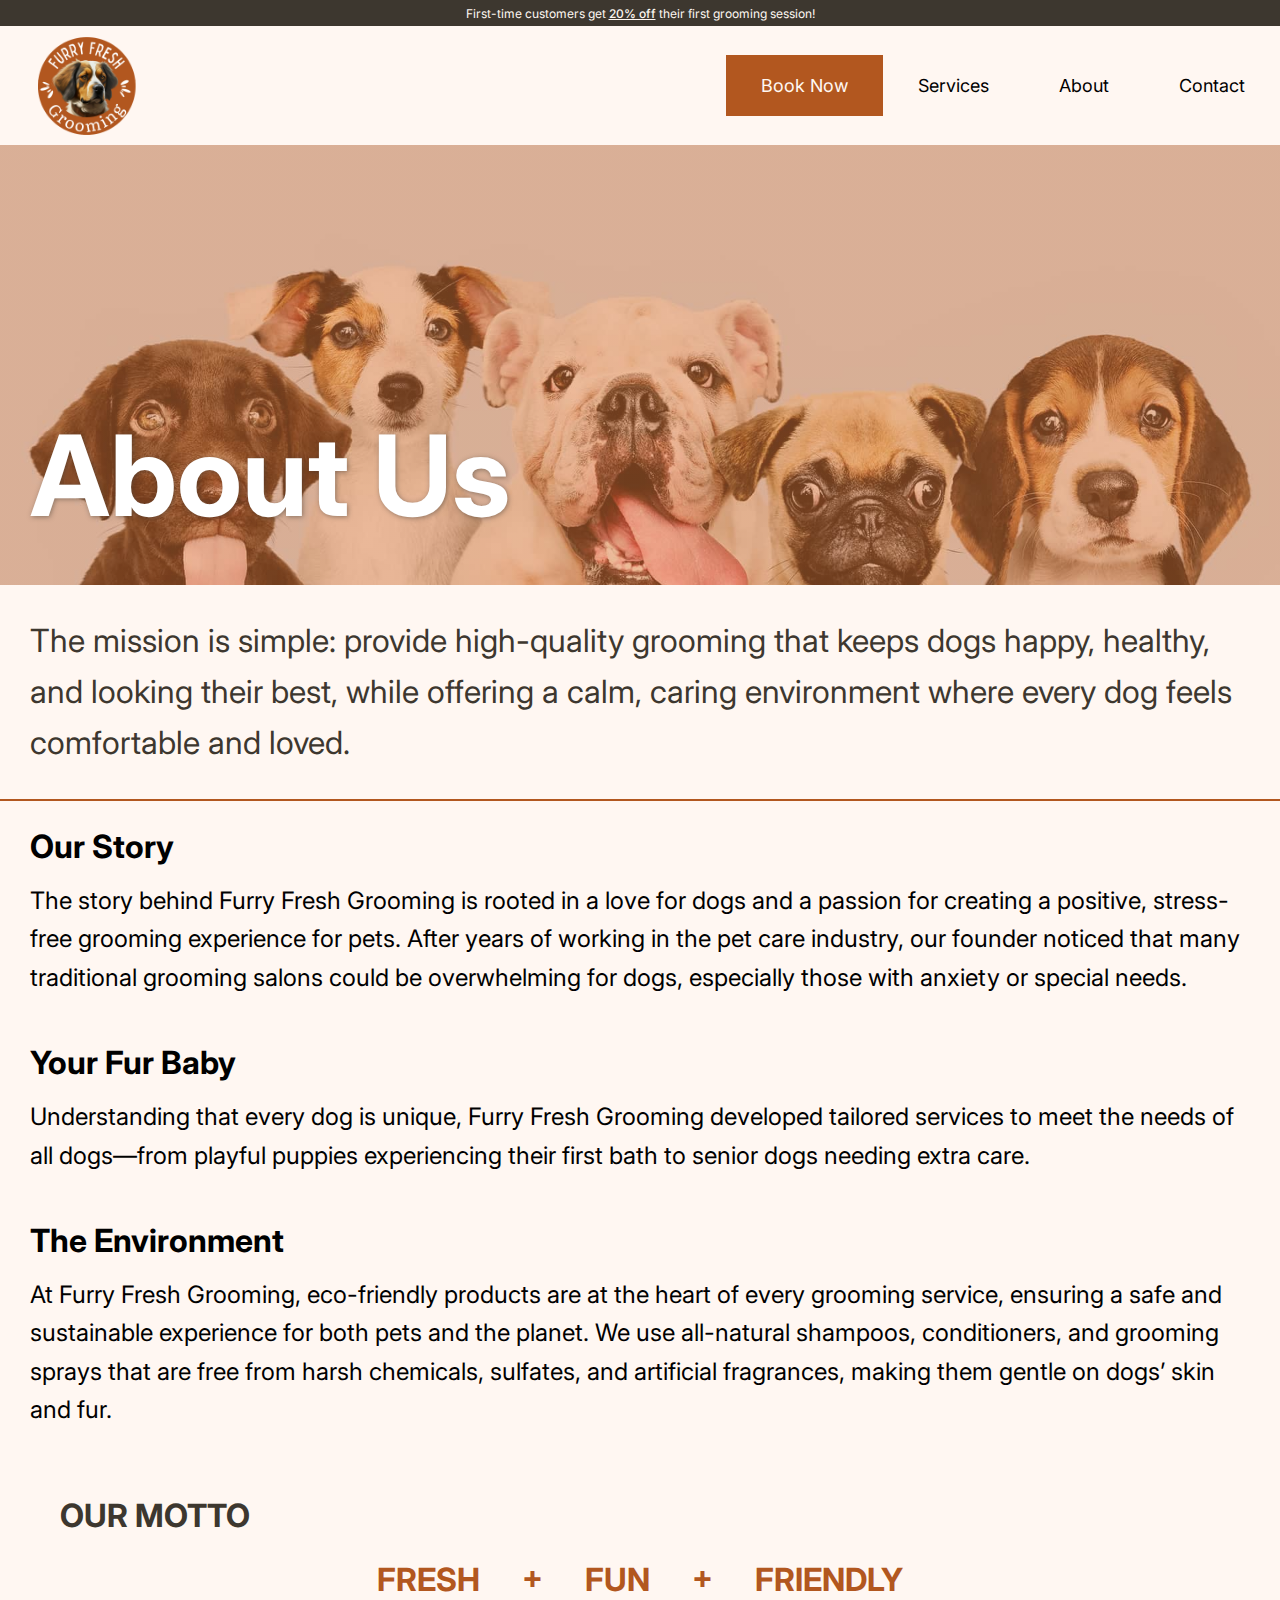
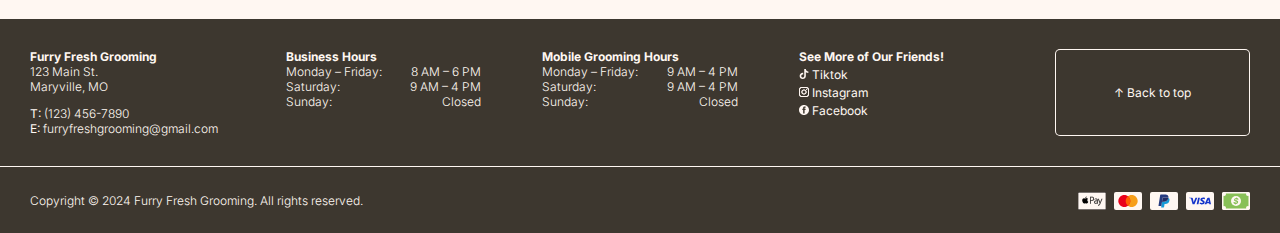
==== commit d820ddc9: "Updated semantics for about and services pages" ====
--- a/about.html
+++ b/about.html
@@ -55,31 +55,26 @@
         <!-- Use the main area to add the main content of the webpage -->
         <main>
             <!--ABOUT US-->
-        <section class="hero about">
-            <div class="hero-about">
+            <section class="hero about">
                 <h1>About Us</h1>  
-            </div>
-        </section>
-            <div class="paragraph">
-            <p>The mission is simple: provide high-quality grooming that keeps dogs happy, healthy, and looking their best, 
-            while offering a calm, caring environment where every dog feels comfortable and loved.</p> 
-            </div>
-            
+            </section>
+
+            <section class="paragraph">
+                <p>The mission is simple: provide high-quality grooming that keeps dogs happy, healthy, and looking their best, while offering a calm, caring environment where every dog feels comfortable and loved.</p> 
+            </section>
+
             <!--Our Story-->
             <section class= "about">
                 <h2>Our Story</h2>
-                <p>The story behind Furry Fresh Grooming is rooted in a love for dogs and a passion for creating a positive, stress-free grooming experience for pets. 
-                    After years of working in the pet care industry, our founder noticed that many traditional grooming salons could be overwhelming for dogs, 
-                    especially those with anxiety or special needs.</p>
+                <p>The story behind Furry Fresh Grooming is rooted in a love for dogs and a passion for creating a positive, stress-free grooming experience for pets. After years of working in the pet care industry, our founder noticed that many traditional grooming salons could be overwhelming for dogs, especially those with anxiety or special needs.</p>
             </section>
-            
+
             <!--FUR BABY-->
             <section class="about">
                 <h2>Your Fur Baby</h2>
-                <p>Understanding that every dog is unique, Furry Fresh Grooming developed tailored services to meet the needs 
-                of all dogs—from playful puppies experiencing their first bath to senior dogs needing extra care.</p>
+                <p>Understanding that every dog is unique, Furry Fresh Grooming developed tailored services to meet the needs of all dogs—from playful puppies experiencing their first bath to senior dogs needing extra care.</p>
             </section>
-            
+        
             <!--Environment-->
             <section class="about">
                 <h2>The Environment</h2>
--- a/styles.css
+++ b/styles.css
@@ -35,12 +35,11 @@
 }
 
 .paragraph {
-    padding: 20px 30px;
     font-size: 2em; 
     line-height: 1.6; 
     color: #3D372F;
-    background-color: #fff7f2;
     margin: 0;
+    border-bottom: #B2571F 2px solid;
 }
 
 .red {
@@ -350,13 +349,17 @@
 /*Services page style*/
 section.hero.services {
     background-image: linear-gradient(to bottom, rgba(221, 121, 59, 0.5), rgba(221, 121, 59, 0.5)), url("images/maryville-missouri-dog-grooming.jpg");
+    text-align: left;
 }
 .services {
     background-color: #fff7f2;
     line-height: 1.6;  
     padding: 20px 30px;
     margin: 0;
-    
+}
+
+.services h2 span {
+    color: #b2571f
 }
 
 .services p {
@@ -486,15 +489,26 @@
 
 /*Location Home Page Style*/
 #info-container {
-        align-content: center;
-        margin-left: 60px;
-    }
+    align-content: center;
+}
+
 .location {
     background-color: #B2571F;
     display: flex;
-    align-items: flex-start;
-}
-
+    flex-direction: row;
+    justify-content: space-between;
+    text-align: center;
+}
+
+.location > * {
+    width: 47.5%;
+}
+
+iframe {
+    height: 100vh;
+    max-height: 450px;
+    margin: 0;
+}
 
 .location h2 {
     color: #fff7f2;
@@ -506,18 +520,13 @@
     color: #fff7f2;
     font-size: 2.5em;
     margin: 30px 0 10px;
-    text-align: center;
 }
 
 .location p {
     color: #fff7f2;
     margin: 0 0 10px;
-    text-align: center;
-}
-
-iframe {
-    margin-right: 30px;
-}
+}
+
 /*Services Section Home Page Style*/
 .img img {
     width: 75%;
@@ -661,13 +670,15 @@
     
 }
 
+.contact {
+    text-align: center;
+}
+
 .contact h2{
-    text-align: center;
     font-size: 2em;
 }
 
 .contact h3 {
-    text-align: center;
     font-size: 1.5em;
     padding-bottom: 25px;
     color: #B2571F;
@@ -686,23 +697,8 @@
     font-size: 1em;
 }
 
-.map {
-    border: 2px solid #3D372F;
+.contact iframe {
     width: 100%;
-    max-width: 600px;
-    height: 450px;
-}
-
-/*About content*/
-.paragraph {
-    padding: 20px 30px;
-    font-size: 2em; 
-    line-height: 1.6; 
-    color: #3D372F;
-    text-align: center;
-    background-color: #fff7f2;
-    margin: 0;
-    border-bottom: 2px solid #B2571F;
 }
 
 .about, .about-motto {
@@ -767,42 +763,32 @@
     background-image: linear-gradient(to top, rgba(221, 121, 59, 0.5), rgba(221, 121, 59, 0.5));
 }
 
-.FAQ-list{
-    list-style-type: none;
-    padding-left: 0;
-}
-
 .FAQ-list li{
     margin-bottom: 50px;   
     text-align: left;
 }
 
-.FAQ-list h3{
-    color: #B2571F;
-}
-
-.FAQ-header{
-    color: #fff7f2;
-    padding: 20px 0;
-}
-
-.FAQ-header h1{ 
-    margin: 0;
-    font-size: 50px;
-    font-weight: bold;    
-    max-width: 1200px;
-}
-
-.caq h2{
-    margin-top: 25px;
-    padding-left: 1.0em;
+.FAQ-list li:last-of-type {
+    margin-bottom: 0;
+}
+
+.FAQ-list h3, .FAQ-list li::marker {
+    font-family: 'Inter';
+    font-weight: 400;
+    font-weight: 700;
+    font-size: 1.17em;
+    color: #B2571F;
+}
+
+.caq h2 {
     text-align: center;
     font-size: 36px;
     border-bottom: 2px solid #B2571F;
+    padding-bottom: 6px;
 }
 
 /*INDEX Main styles*/
-.slideshow-container{
+.slideshow-container {
     position: relative;
     max-width: 600px;
     margin: auto;
@@ -810,7 +796,7 @@
 }
 
 /*Index Clean Fur Bold Style*/
-.CFBS h2{
+.CFBS h2 {
     font-size: 55px;
     color: #ffffff;
     -webkit-text-fill-color: #B2571F;
@@ -819,11 +805,12 @@
 }
 
 .CFBS p{
-font-size: 16px;
-color: #000;
-text-align: center;
-font-weight: bold;
-width: 100%;
+    font-size: 16px;
+    line-height: 2.8;
+    color: #000;
+    text-align: center;
+    font-weight: bold;
+    width: 100%;
 }
 
 .main{
@@ -1233,12 +1220,6 @@
         padding: 12px;
         width: 100%;
     }
-
-    /*Map Style*/
-    iframe {
-        display: none;
-            
-    }
     
     /*About Page Mobile Style*/
     .about{
@@ -1389,9 +1370,6 @@
         padding: 10px 0;
     }
     
-    .caq{
-        display: none;
-    }
     /*Mobile Style Rules for Service Table*/
       .tab-desk-table {
         width: 100%; /* Full width on small screens */
@@ -1413,6 +1391,30 @@
         font-size: 1em;
         line-height: 1.5;
     }
+    
+    /* Contact Styles*/
+    .contact h2 {
+        font-size: 1.6em;
+    }
+    
+    .contact h3 {
+        font-size: 1.2em;
+        padding-bottom: 25px;
+        color: #B2571F;
+    }
+
+    /* Index Styles */
+    .location {
+        justify-content: center;
+        flex-direction: column;
+    }
+    .location > * {
+        width: 100%;
+    }
+    .location iframe {
+        margin-bottom: 26px;
+        max-height: 350px;
+    }
 }
 /* Footer Hover Animations for Desktop */
 @media (min-width: 768px) {
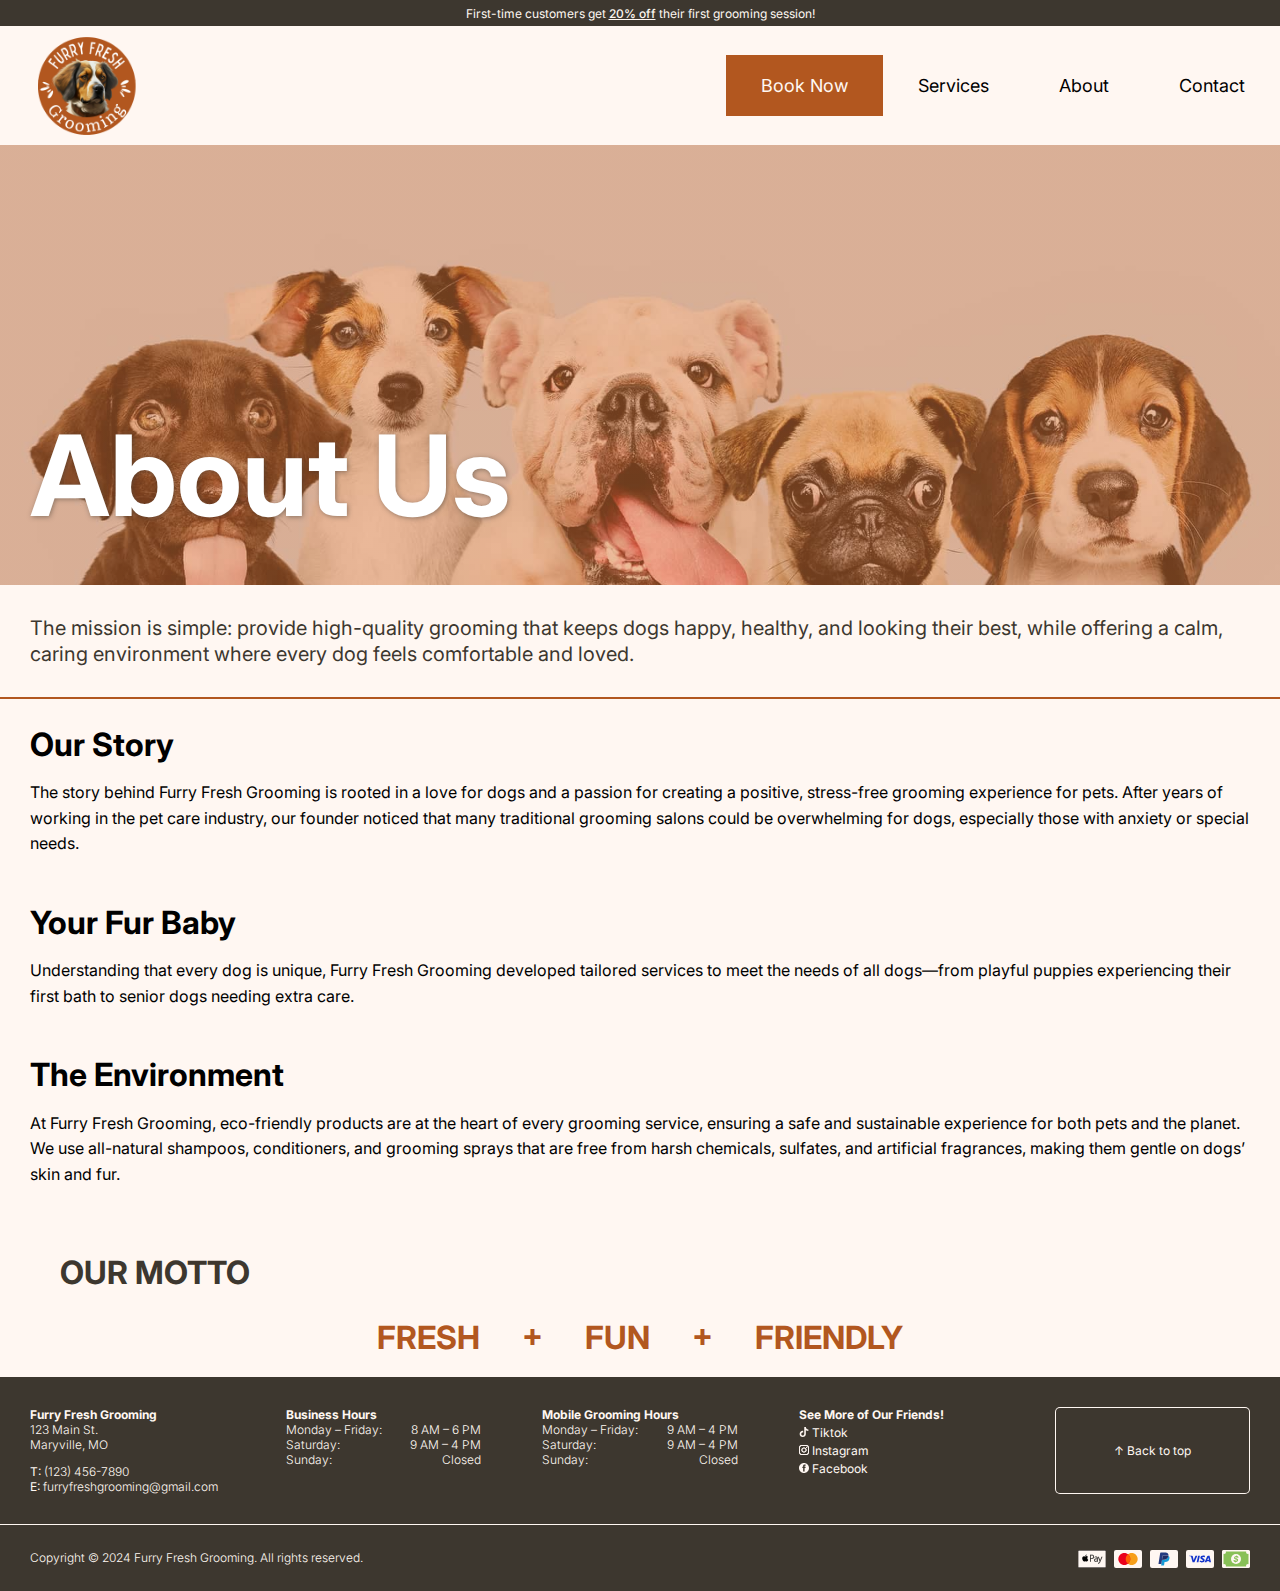
==== commit 17e7823b: "Condensed styles" ====
--- a/about.html
+++ b/about.html
@@ -59,7 +59,7 @@
                 <h1>About Us</h1>  
             </section>
 
-            <section class="paragraph">
+            <section class="p btm-divider">
                 <p>The mission is simple: provide high-quality grooming that keeps dogs happy, healthy, and looking their best, while offering a calm, caring environment where every dog feels comfortable and loved.</p> 
             </section>
 
--- a/styles.css
+++ b/styles.css
@@ -34,11 +34,14 @@
     justify-content: space-between;
 }
 
-.paragraph {
-    font-size: 2em; 
-    line-height: 1.6; 
+.p {
+    font-size: 20px;
+    line-height: 26px;
     color: #3D372F;
-    margin: 0;
+}
+
+/* Bottom divider */
+.btm-divider {
     border-bottom: #B2571F 2px solid;
 }
 
@@ -245,19 +248,134 @@
     display: none;
 }
 
-/*Book now design for desktop*/
+/*Book now design for desktop
+
+
+.services{
+    text-align: center;
+}
+*/
+
+/* Hero Section (for Book Now) */
+
+/* Booking Form Styling */
+
 .book-now {
     background-color: #B2571F;
     color: #fff7f2;
 }
 
+.booking-form {
+    text-align: left;
+    padding: 30px 20px;
+    background-color: #fff;
+    border-radius: 10px;
+    box-shadow: 0 4px 6px rgba(0, 0, 0, 0.1);
+}
+
 .asterick{
     color: #B2571F;
 }
 
-.services{
-    text-align: center;
-}
+.booking-form .form-group {
+    display: flex;
+    flex-direction: column;
+    margin-bottom: 20px;
+}
+
+.booking-form label {
+    font-weight: bold;
+    color: #3D372F;
+    font-size: 1.2em; /* Slightly larger text for labels */
+    margin-bottom: 10px;
+}
+
+.booking-form input[type="text"], 
+.booking-form input[type="tel"], 
+.booking-form input[type="email"] {
+    padding: 12px;
+    font-size: 1.1em;
+    border: 1px solid #ccc;
+    border-radius: 4px;
+    width: 100%;
+    max-width: 400px; /* Limit the width */
+    margin: 0 auto; /* Center the inputs */
+}
+
+.booking-form input[type="text"]:focus, 
+.booking-form input[type="tel"]:focus, 
+.booking-form input[type="email"]:focus {
+    border-color: #B2571F;
+    outline: none;
+}
+
+.booking-form p {
+    font-size: 1.1em;
+    color: #666;
+}
+
+/* Location Selection */
+.book-location {
+    text-align: center;
+    margin-top: 30px;
+}
+
+.book-location h2 {
+    font-size: 2.5em;
+    color: #B2571F;
+    margin-bottom: 20px;
+}
+
+.location-selection {
+    display: flex;
+    justify-content: center;
+    gap: 20px;
+}
+
+.location-option {
+    display: flex;
+    align-items: center;
+    font-size: 1.2em;
+}
+
+.location-option input[type="radio"] {
+    margin-right: 10px;
+}
+
+.services-selection {
+    margin-top: 30px;
+    display: flex;
+    flex-direction: column;
+    gap: 15px;
+}
+
+.services-option {
+    font-size: 1.2em;
+    display: flex;
+    align-items: center;
+}
+
+.services-option input[type="checkbox"] {
+    margin-right: 10px;
+}
+
+/* Submit Button Styling */
+#submit {
+    background-color: #B2571F;
+    color: #fff;
+    font-size: 1.2em;
+    padding: 15px 30px;
+    border: none;
+    border-radius: 4px;
+    cursor: pointer;
+    transition: background-color 0.3s;
+    margin-top: 20px;
+}
+
+#submit:hover {
+    background-color: #9a4e1a;
+}
+
 
 /*Style for Dropdown(SERVICES/About)*/
 
@@ -276,7 +394,7 @@
 .dropdown ul {
     text-align: center;
     display: none;
-    position: center;
+    position: absolute;
     background-color:#B2571F;
     padding: 0;
     margin: 0;
@@ -674,10 +792,6 @@
     text-align: center;
 }
 
-.contact h2{
-    font-size: 2em;
-}
-
 .contact h3 {
     font-size: 1.5em;
     padding-bottom: 25px;
@@ -706,20 +820,14 @@
     line-height: 1.6;  
     padding: 20px 30px;
     margin: 0;
-    
-}
-
-.about h2, .about-motto h2 {
+}
+
+.about h2, .about-motto h2, .contact h2, .services h2, .mobile-grooming h2 {
     margin-bottom: 10px;
-    text-align: left;
     font-size: 2em;
 }
 
-.about p {
-    font-size: 1.5em;
-}
-
-.about-motto h2{
+.about-motto h2 {
     background-color: #fff7f2;
     color:#3D372F;
     padding: 20px 30px;
@@ -1226,23 +1334,12 @@
         text-overflow: ellipsis;
     }   
     
-    .about p{
-        text-align: center;
-    }
-    
-    .about h2{
-        text-align: center;
-    }
-    
     .about-motto h2{
-        text-align: center;
         font-size: 30px;
     }
     
     .about-motto h1{
-        text-align: center;
-        font-size: 30px;
-        
+        font-size: 30px; 
     }
     
     .happy-dog-img {
@@ -1392,8 +1489,8 @@
         line-height: 1.5;
     }
     
-    /* Contact Styles*/
-    .contact h2 {
+    /* H2 Styles */
+    .contact h2, .about h2, .about-motto h2, .services h2, .mobile-grooming h2 {
         font-size: 1.6em;
     }
     
@@ -1415,6 +1512,11 @@
         margin-bottom: 26px;
         max-height: 350px;
     }
+    /* Global Styles */
+    .p {
+        font-size: 16px;
+        line-height: 20px;
+    }
 }
 /* Footer Hover Animations for Desktop */
 @media (min-width: 768px) {
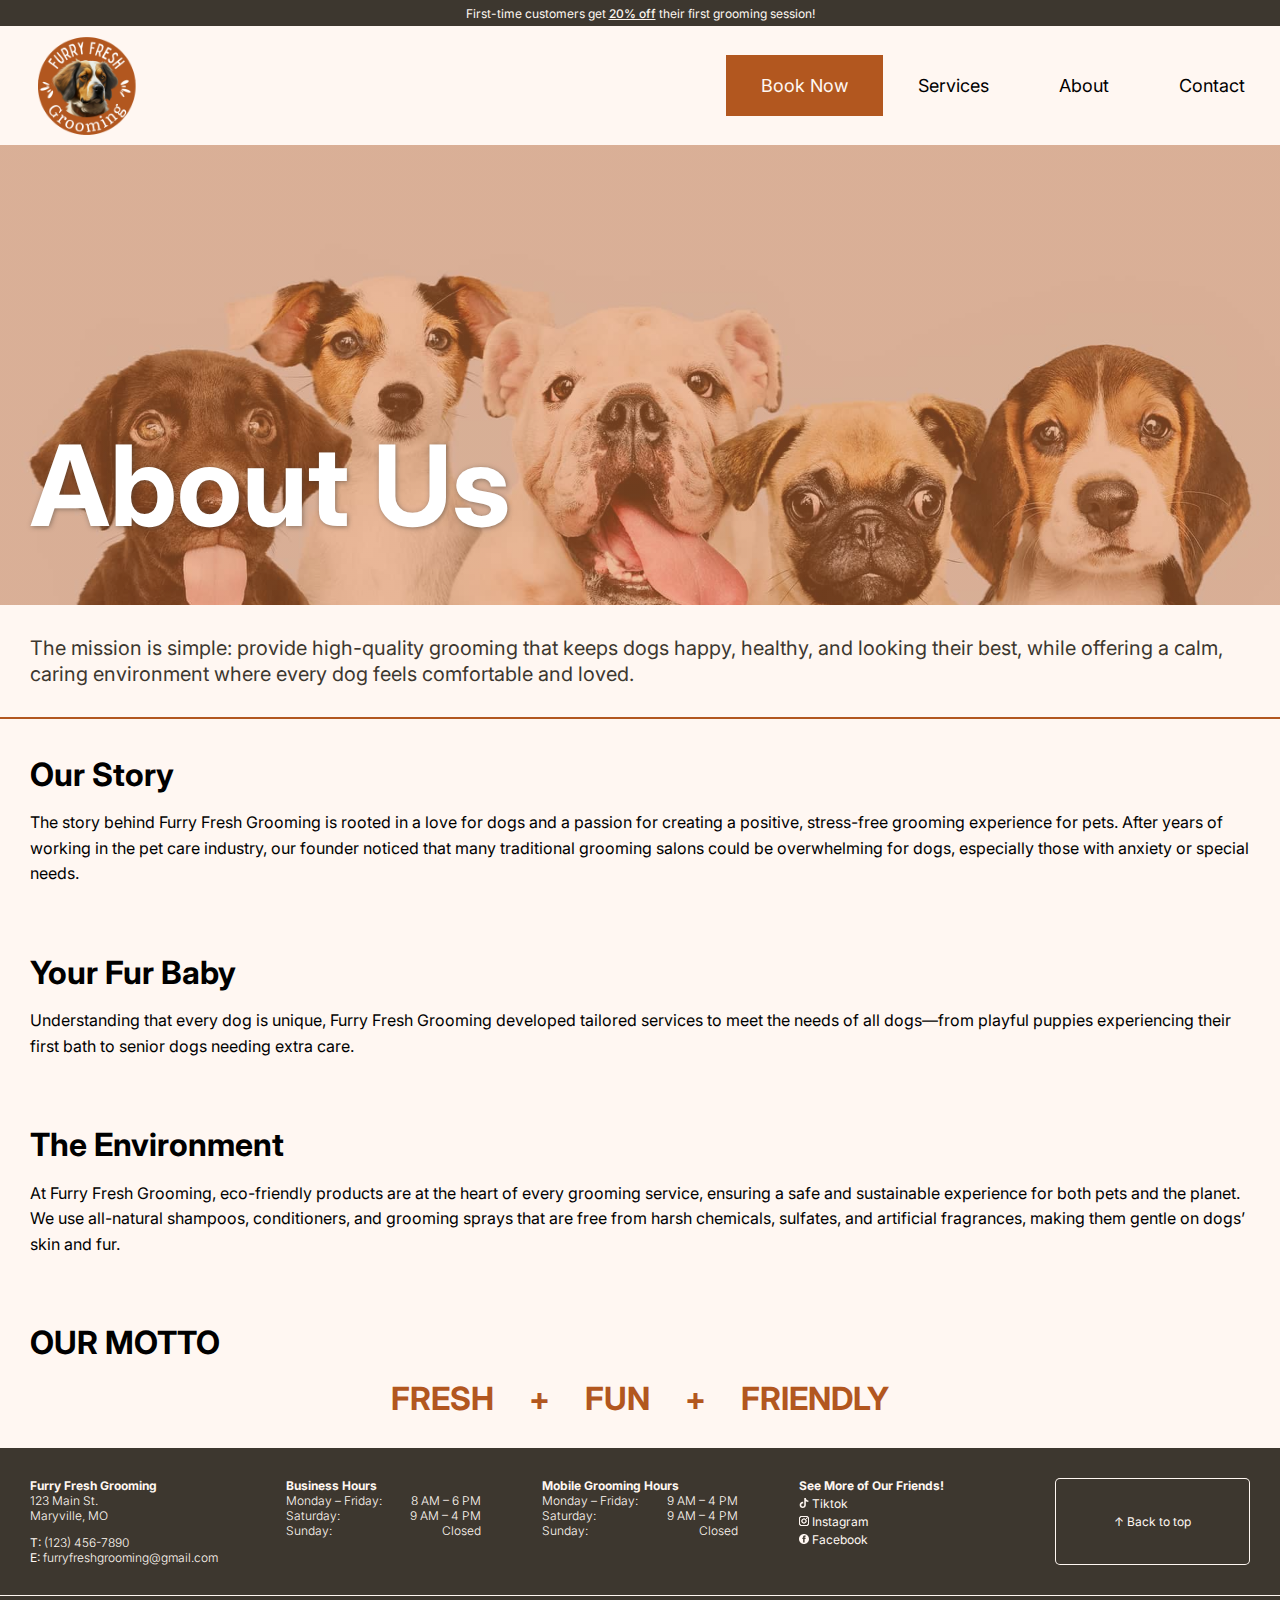
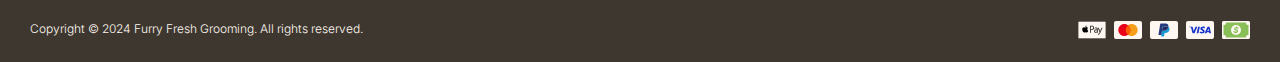
==== commit 6c7e6d36: "Updated motto semantics" ====
--- a/about.html
+++ b/about.html
@@ -85,9 +85,11 @@
             </section>   
             
             <!--Motto-->
-            <section class="about-motto">
+            <section class="about">
                 <h2>OUR MOTTO</h2>
-                <h1>FRESH +    FUN +    FRIENDLY</h1>
+                <div class="about-motto flex">
+                    <h3>FRESH</h3><h3>+</h3><h3>FUN</h3><h3>+</h3><h3>FRIENDLY</h3>
+                </div>
             </section>
         </main>
         <!-- Use the footer area to add webpage footer content -->
--- a/styles.css
+++ b/styles.css
@@ -271,10 +271,6 @@
     background-color: #fff;
     border-radius: 10px;
     box-shadow: 0 4px 6px rgba(0, 0, 0, 0.1);
-}
-
-.asterick{
-    color: #B2571F;
 }
 
 .booking-form .form-group {
@@ -469,30 +465,22 @@
     background-image: linear-gradient(to bottom, rgba(221, 121, 59, 0.5), rgba(221, 121, 59, 0.5)), url("images/maryville-missouri-dog-grooming.jpg");
     text-align: left;
 }
-.services {
-    background-color: #fff7f2;
-    line-height: 1.6;  
-    padding: 20px 30px;
-    margin: 0;
-}
-
-.services h2 span {
+
+.services h2 span, .services h3 span, .asterick {
     color: #b2571f
 }
 
-.services p {
-    padding-top: 15px;
-    font-size: 1.5em;
-}
-
-.services h2 {
-    padding-top: 30px;
-    font-size: 1.7em;
+.services h2, .services h3 {
+    margin-top: 30px;
+}
+
+.services h2:first-of-type {
+    margin-top: 0;
 }
 
 .services h3 {
     font-size: 1.5em;
-    padding-top: 30px;
+    margin-bottom: 6px;
 }
 
 .round {
@@ -507,44 +495,6 @@
     margin-right: auto;
     margin-top: 20px;
     margin-bottom: 20px;
-}
-.long-line {
-    border: 1px solid black;
-    width: 100%;
-    margin-left: auto;
-    margin-right: auto;
-    margin-top: 45px;
-    margin-bottom: 25px;
-}
-
-.long-line2 {
-    border: 1px solid black;
-    width: 100%;
-    margin-left: 100%;
-    margin-right: auto;
-    margin-top: 15px;
-    margin-bottom: 35px;
-}
-
-.short-line {
-    border: 1px solid black;
-    width: 23%;
-    margin-left: 0;
-    margin-right: auto;
-    margin-top: 10px;
-}
-
-.learn-btn {
-    background-color: #B2571F;
-    border: none;
-    color: white;
-    padding: 15px 32px;
-    text-align: center;
-    text-decoration: none;
-    display: inline-block;
-    font-size: 16px;
-    border-radius: 8px;
-    margin-top: 50px;
 }
 
 /*Style for Hover Img*/
@@ -715,20 +665,10 @@
 }
 
 /* Disclaimer section styling */
-.hero-disclaimer {
-    text-align: left;
-    background-color: #fff7f2;
-    padding: 15px;
-    margin-bottom: 20px;
-    border-bottom: 2px solid #B2571F;
-    
-}
-
 .hero-disclaimer h2 {
     text-align: center;
     font-size: 30px;
     margin-bottom: 10px;
-    
 }
 
 /* Form layout for the location options */
@@ -815,31 +755,30 @@
     width: 100%;
 }
 
-.about, .about-motto {
-    background-color: #fff7f2;
-    line-height: 1.6;  
-    padding: 20px 30px;
-    margin: 0;
-}
-
-.about h2, .about-motto h2, .contact h2, .services h2, .mobile-grooming h2 {
+.about {
+    line-height: 1.6;
+}
+
+.about h2, .contact h2, .services h2, .mobile-grooming h2, .hero-disclaimer h2 {
     margin-bottom: 10px;
     font-size: 2em;
 }
 
-.about-motto h2 {
-    background-color: #fff7f2;
-    color:#3D372F;
-    padding: 20px 30px;
-    margin: 0;
-}
-
-.about-motto h1 {
+.services .btn {
+    margin: 20px 0 0 0!important;
+    padding-top: 20px;
+    padding-bottom: 20px;
+}
+
+.about-motto {
+    justify-content: center;
+    gap: 35px;
+}
+
+.about-motto h3 {
     font-size: 2em;
-    color:#B2571F;
-    text-align: center;
-    margin: 0 auto;
-    line-height: 1.2;
+    color: #B2571F;
+    line-height: normal;
     word-spacing: 35px;
 }
 
@@ -1332,14 +1271,6 @@
     /*About Page Mobile Style*/
     .about{
         text-overflow: ellipsis;
-    }   
-    
-    .about-motto h2{
-        font-size: 30px;
-    }
-    
-    .about-motto h1{
-        font-size: 30px; 
     }
     
     .happy-dog-img {
@@ -1490,8 +1421,19 @@
     }
     
     /* H2 Styles */
-    .contact h2, .about h2, .about-motto h2, .services h2, .mobile-grooming h2 {
+    .contact h2, .about h2, .services h2, .mobile-grooming h2, .hero-disclaimer h2 {
         font-size: 1.6em;
+    }
+
+    .about-motto {
+        flex-direction: column;
+        gap: 0;
+        text-align: center;
+    }
+
+    /* H3 Styles */
+    .services h3 {
+        font-size: 1.4em;
     }
     
     .contact h3 {
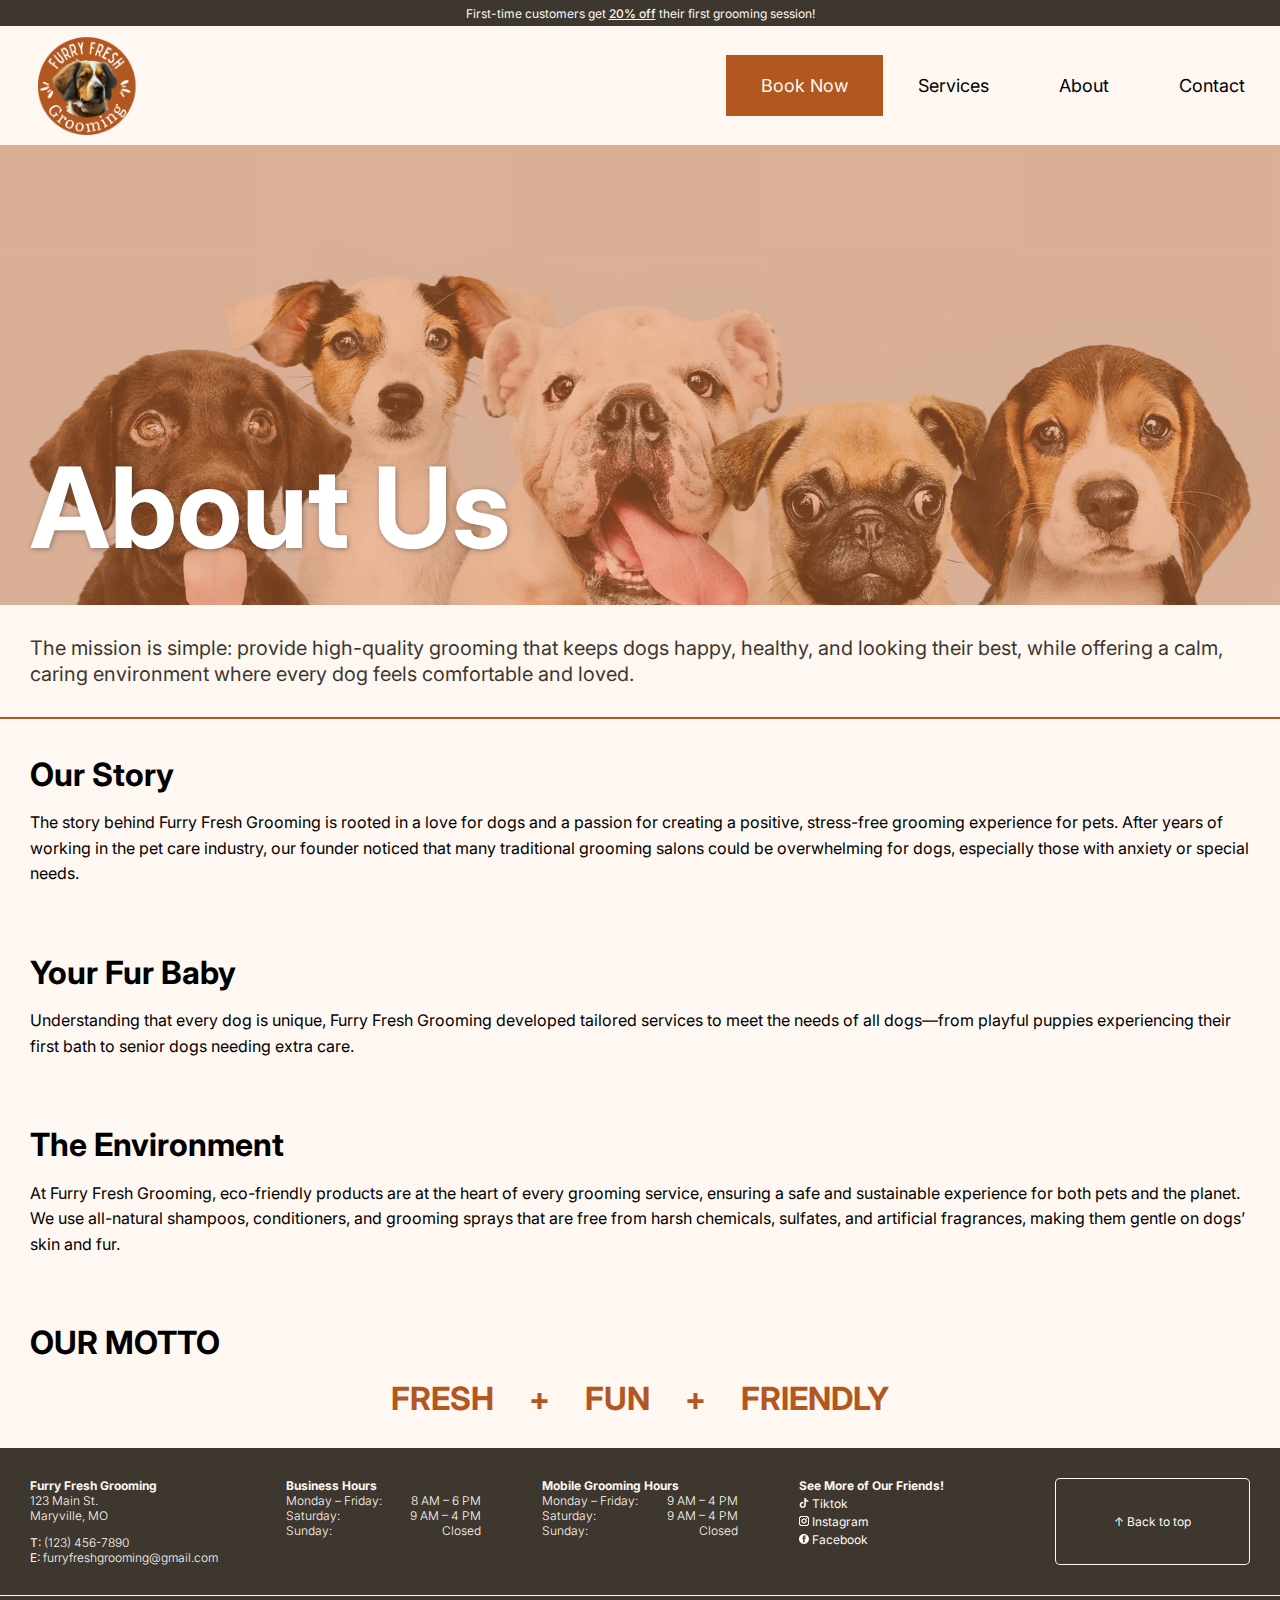
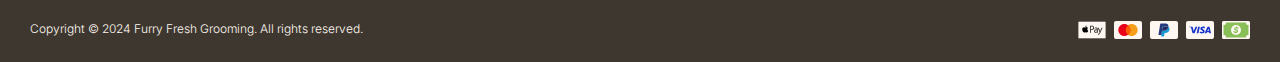
==== commit 48d5c5c7: "Added missing li brace in menu" ====
--- a/about.html
+++ b/about.html
@@ -33,8 +33,7 @@
                     <li class="dropdown">
                         <a href="services.html">Services</a>
                         <ul class="dropdown-Mobile Grooming">
-                        <li><a href="mobile-grooming.html">Mobile Grooming</a>
-                            
+                            <li><a href="mobile-grooming.html">Mobile Grooming</a></li>
                         </ul>
                     </li>
                     <!--About section-->
--- a/styles.css
+++ b/styles.css
@@ -388,7 +388,6 @@
 
 /* Dropdown menu */
 .dropdown ul {
-    text-align: center;
     display: none;
     position: absolute;
     background-color:#B2571F;
@@ -732,6 +731,10 @@
     text-align: center;
 }
 
+.contact.hero {
+    text-align: left;
+}
+
 .contact h3 {
     font-size: 1.5em;
     padding-bottom: 25px;
@@ -757,6 +760,10 @@
 
 .about {
     line-height: 1.6;
+}
+
+.about.hero {
+    line-height: normal;
 }
 
 .about h2, .contact h2, .services h2, .mobile-grooming h2, .hero-disclaimer h2 {
